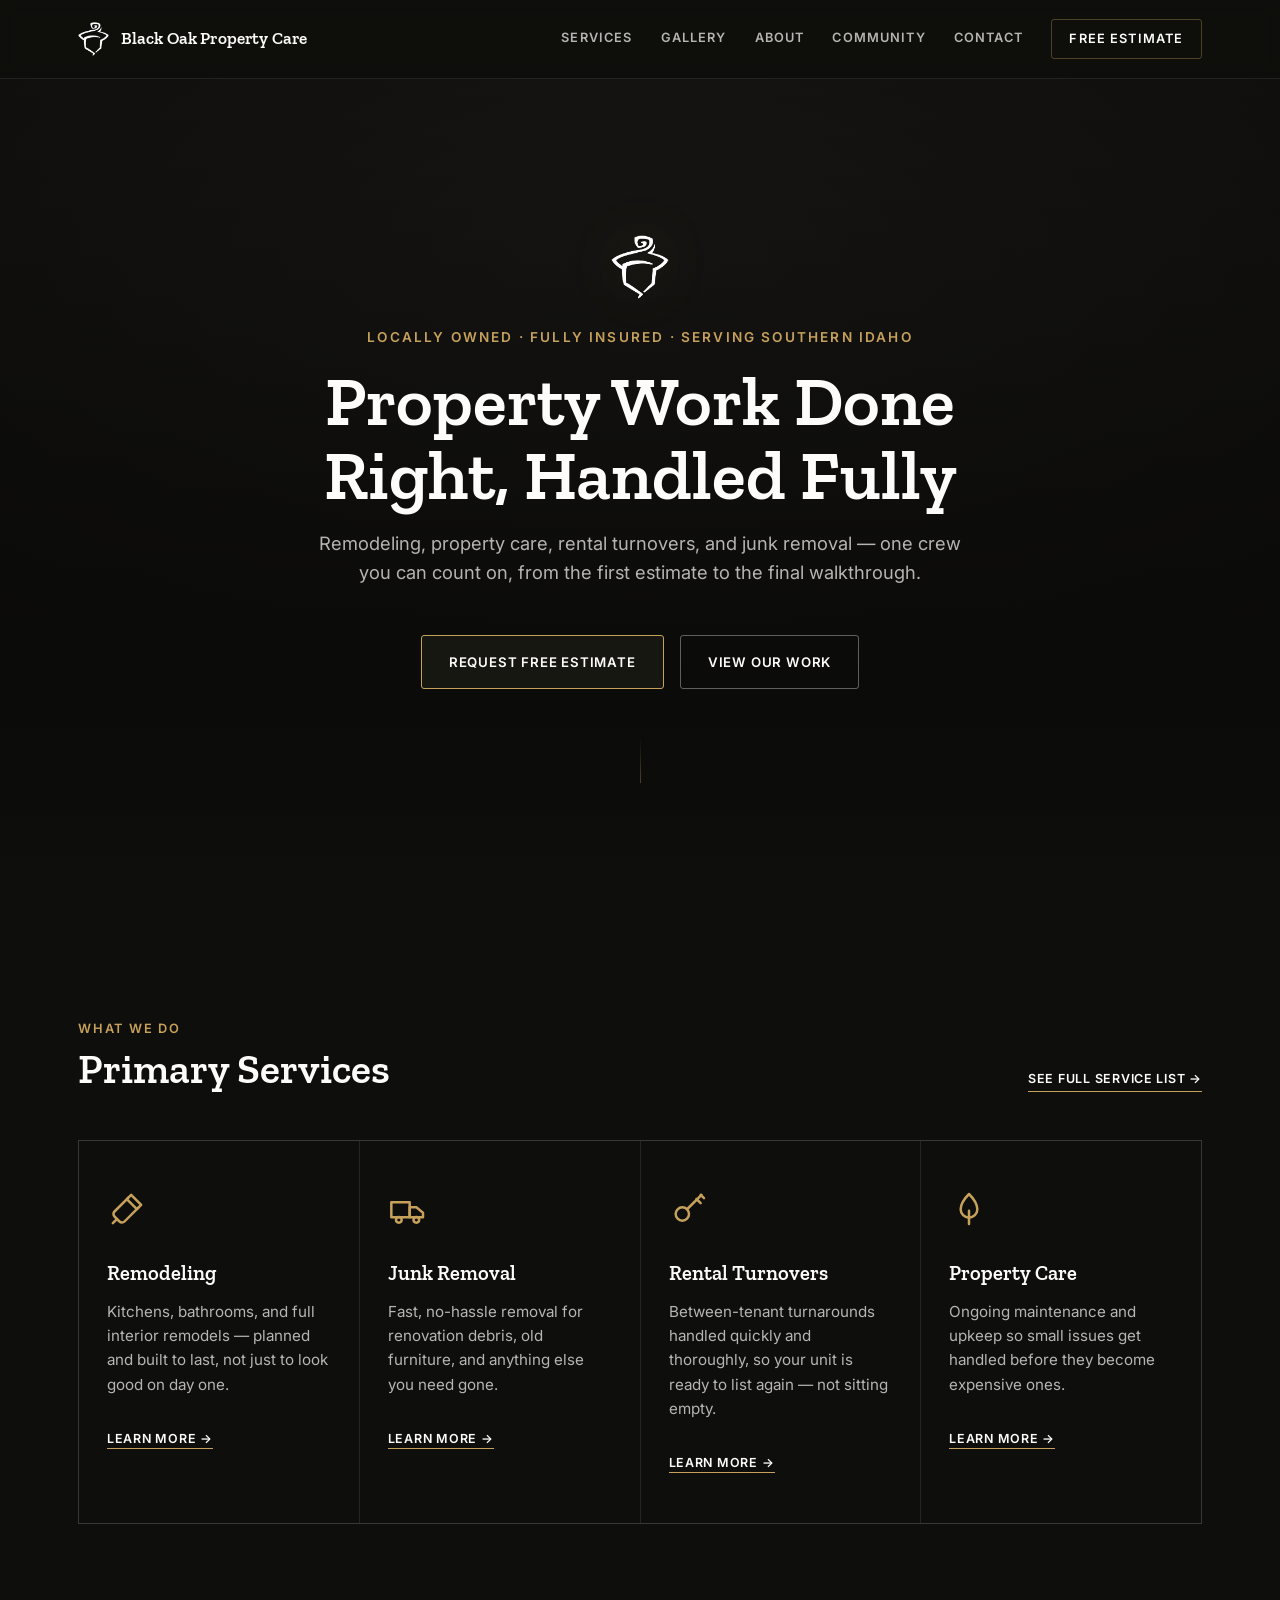
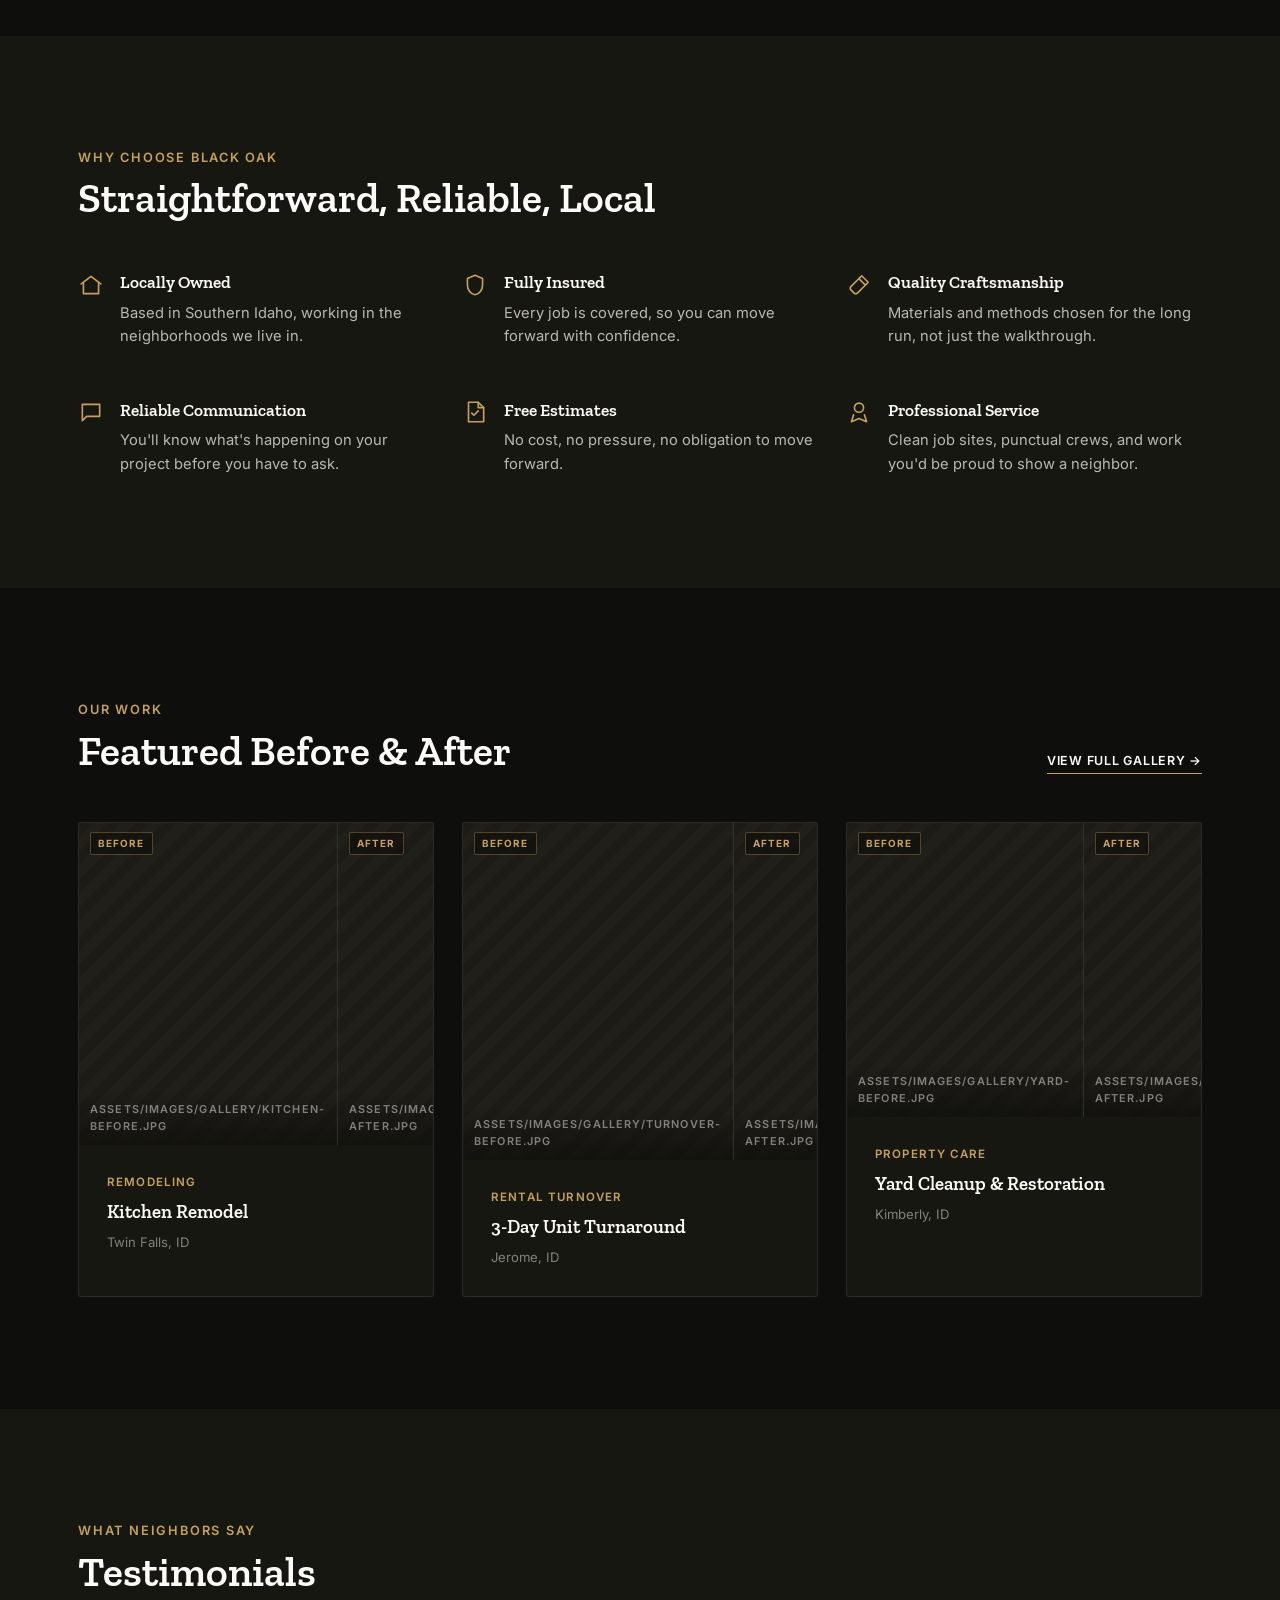
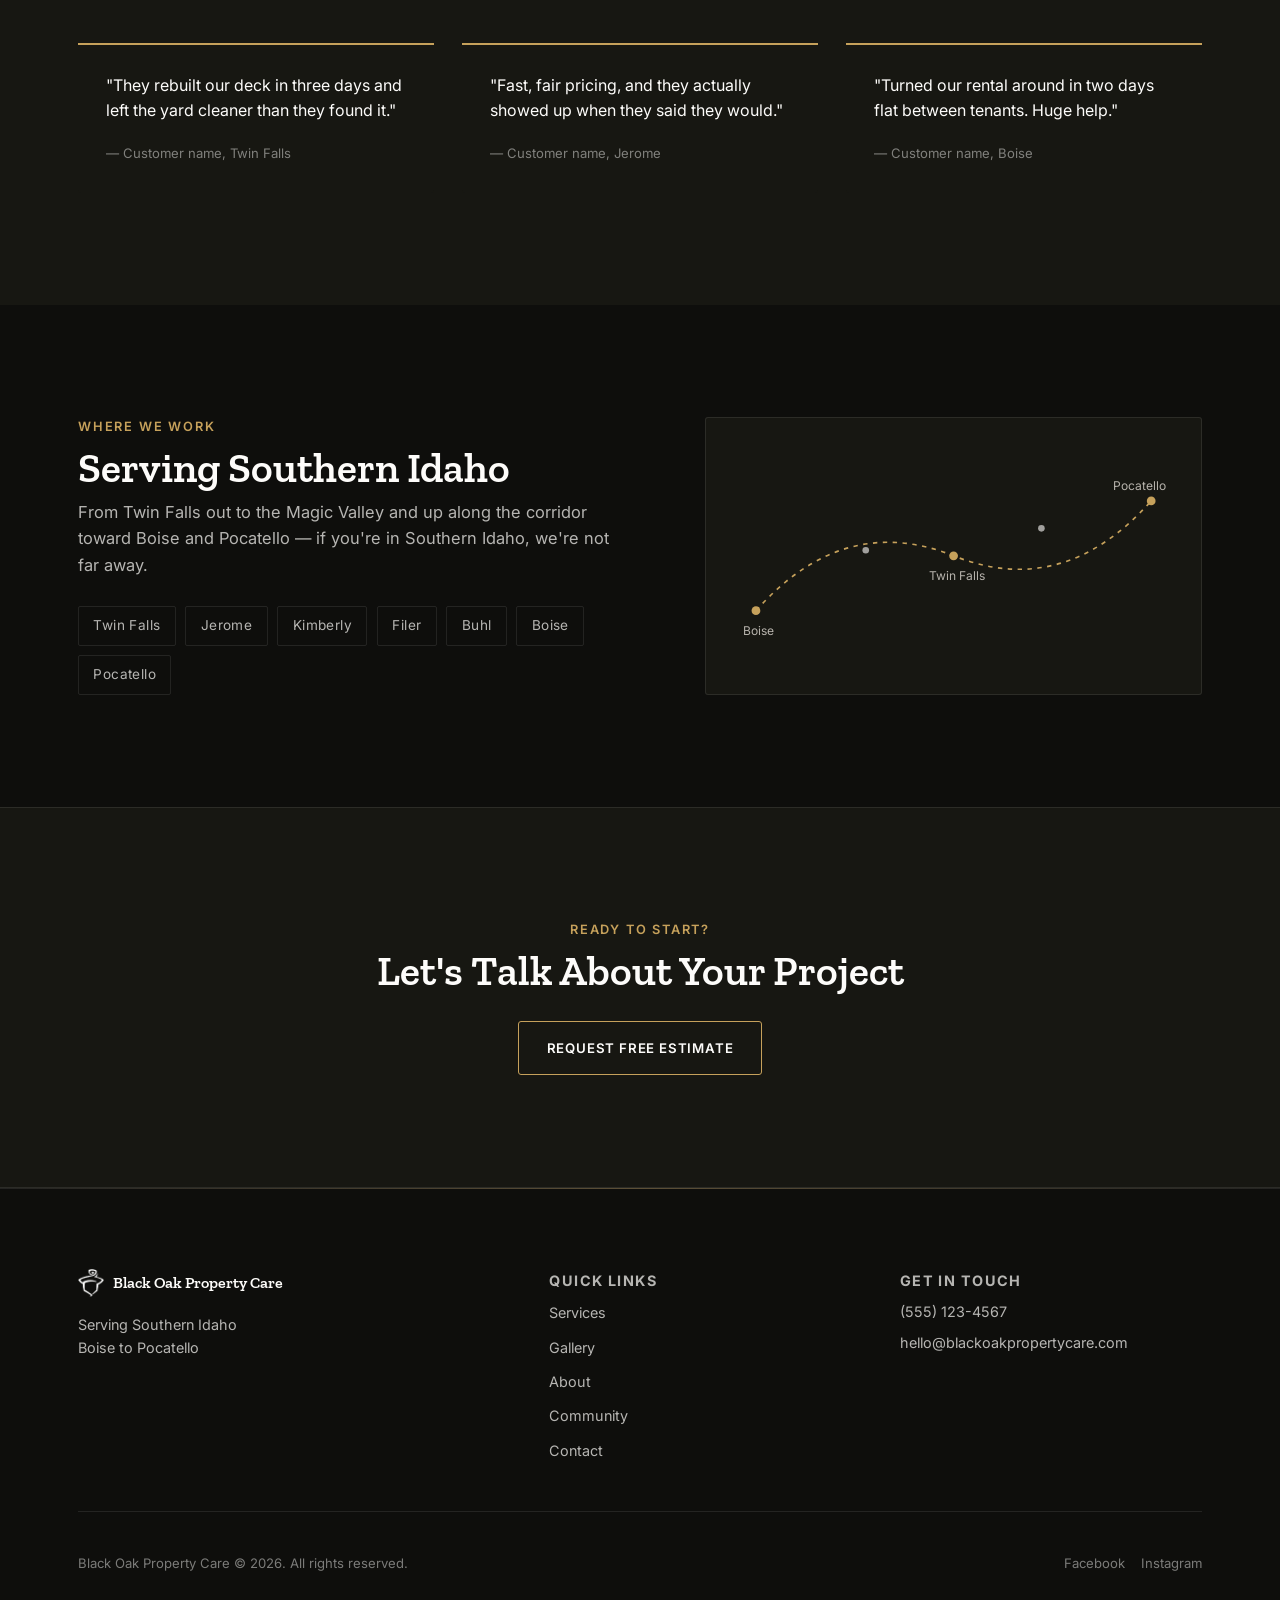
==== index.html @ 0b824fe4 "Add files via upload" ====
<!DOCTYPE html>
<html lang="en">
<head>
<meta charset="UTF-8">
<meta name="viewport" content="width=device-width, initial-scale=1.0">

<!-- ============================================================
     PAGE TITLE / SEO — edit per page. This one is the homepage.
     ============================================================ -->
<title>Black Oak Property Care | Remodeling, Rental Turnovers &amp; Junk Removal in Southern Idaho</title>
<meta name="description" content="Locally owned, fully insured property care in Southern Idaho — remodeling, junk removal, rental turnovers, and property maintenance. Serving Twin Falls to Boise. Free estimates.">
<meta property="og:title" content="Black Oak Property Care">
<meta property="og:description" content="Remodeling, junk removal, rental turnovers, and property care across Southern Idaho.">
<meta property="og:type" content="website">
<!-- EDIT: uncomment once a real preview image exists at this path -->
<!-- <meta property="og:image" content="assets/images/social-preview.jpg"> -->

<link rel="icon" type="image/png" href="assets/images/favicon-32.png">
<link rel="apple-touch-icon" href="assets/images/apple-touch-icon.png">
<link rel="preconnect" href="https://fonts.googleapis.com">
<link rel="preconnect" href="https://fonts.gstatic.com" crossorigin>
<link href="https://fonts.googleapis.com/css2?family=Zilla+Slab:wght@500;600;700&family=Inter:wght@400;500;600;700&display=swap" rel="stylesheet">
<link rel="stylesheet" href="style.css">
</head>
<body>
<a href="#main" class="skip-link">Skip to content</a>

<!-- ============================================================
     SITE HEADER — identical block copied on every page. If you
     rename a file, update the matching href here AND on every
     other page. The current page gets class="is-active".
     ============================================================ -->
<header class="site-header">
  <div class="wrap">
    <a href="index.html" class="site-brand" aria-label="Black Oak Property Care — Home">
      <img src="assets/images/logo-acorn-white.png" alt="" class="brand-mark">
      <span class="site-name">Black Oak Property Care</span>
    </a>
    <button class="nav-toggle" aria-label="Toggle navigation menu" aria-expanded="false">
      <svg viewBox="0 0 24 24" fill="none" stroke="currentColor" stroke-width="1.8" stroke-linecap="round"><path d="M3 6h18M3 12h18M3 18h18"/></svg>
    </button>
    <nav class="site-nav" aria-label="Primary">
      <a href="services.html">Services</a>
      <a href="photos.html">Gallery</a>
      <a href="about.html">About</a>
      <a href="community.html">Community</a>
      <a href="contact.html">Contact</a>
      <a href="contact.html" class="nav-cta">Free Estimate</a>
    </nav>
  </div>
</header>

<main id="main">

<!-- ============================================================
     HERO — full-bleed dark band with centered acorn mark. To use
     a real photo instead of the dark gradient, add:
       style="background-image: url('assets/images/hero-bg.jpg');"
     to the <section class="hero"> tag below.
     ============================================================ -->
<section class="hero">
  <div class="wrap hero-inner">
    <img src="assets/images/hero-logo-white.png" alt="Black Oak Property Care" class="hero-mark">
    <p class="hero-eyebrow">Locally Owned &middot; Fully Insured &middot; Serving Southern Idaho</p>
    <h1 class="hero-title">Property Work Done Right, Handled Fully</h1>
    <p class="hero-lede">
      Remodeling, property care, rental turnovers, and junk removal —
      one crew you can count on, from the first estimate to the final walkthrough.
    </p>
    <div class="hero-actions">
      <a href="contact.html" class="btn">Request Free Estimate</a>
      <a href="photos.html" class="btn btn-ghost">View Our Work</a>
    </div>
    <div class="hero-divider" aria-hidden="true"></div>
  </div>
</section>

<!-- ============================================================
     PRIMARY SERVICES — order matters: Remodeling, Junk Removal,
     Rental Turnovers, Property Care. Copy a .service-card block
     to add another; icons are inline SVG, no image files needed.
     ============================================================ -->
<section class="section" id="services">
  <div class="wrap">
    <div class="section-head reveal">
      <div>
        <p class="section-eyebrow">What We Do</p>
        <h2 class="section-title">Primary Services</h2>
      </div>
      <a href="services.html" class="service-link">See Full Service List &rarr;</a>
    </div>

    <div class="service-grid reveal">

      <div class="service-card">
        <div class="service-icon" aria-hidden="true">
          <svg viewBox="0 0 24 24" fill="none" stroke="currentColor" stroke-width="1.5" stroke-linecap="round" stroke-linejoin="round"><path d="M14.5 3.5l6 6-2.6 2.6-6-6 2.6-2.6z"/><path d="M12.7 5.3L4.5 13.5a2.1 2.1 0 000 3l3 3a2.1 2.1 0 003 0l8.2-8.2"/><path d="M3.5 20.5l2-2"/></svg>
        </div>
        <h3>Remodeling</h3>
        <p>Kitchens, bathrooms, and full interior remodels — planned and built to last, not just to look good on day one.</p>
        <a href="services.html#remodeling" class="service-link">Learn More &rarr;</a>
      </div>

      <div class="service-card">
        <div class="service-icon" aria-hidden="true">
          <svg viewBox="0 0 24 24" fill="none" stroke="currentColor" stroke-width="1.5" stroke-linecap="round" stroke-linejoin="round"><path d="M2 8h11v9H2z"/><path d="M13 11h4l4 3.2V17h-8z"/><circle cx="6.5" cy="18.5" r="1.7"/><circle cx="17" cy="18.5" r="1.7"/></svg>
        </div>
        <h3>Junk Removal</h3>
        <p>Fast, no-hassle removal for renovation debris, old furniture, and anything else you need gone.</p>
        <a href="services.html#junk-removal" class="service-link">Learn More &rarr;</a>
      </div>

      <div class="service-card">
        <div class="service-icon" aria-hidden="true">
          <svg viewBox="0 0 24 24" fill="none" stroke="currentColor" stroke-width="1.5" stroke-linecap="round" stroke-linejoin="round"><circle cx="8" cy="15" r="4"/><path d="M11 12l8.5-8.5"/><path d="M16.5 6l2.5 2.5"/><path d="M19 3.5L21 5.5"/></svg>
        </div>
        <h3>Rental Turnovers</h3>
        <p>Between-tenant turnarounds handled quickly and thoroughly, so your unit is ready to list again — not sitting empty.</p>
        <a href="services.html#rental-turnovers" class="service-link">Learn More &rarr;</a>
      </div>

      <div class="service-card">
        <div class="service-icon" aria-hidden="true">
          <svg viewBox="0 0 24 24" fill="none" stroke="currentColor" stroke-width="1.5" stroke-linecap="round" stroke-linejoin="round"><path d="M12 3c3 3 5 6.2 5 9.2a5 5 0 01-10 0C7 9.2 9 6 12 3z"/><path d="M12 13v8"/></svg>
        </div>
        <h3>Property Care</h3>
        <p>Ongoing maintenance and upkeep so small issues get handled before they become expensive ones.</p>
        <a href="services.html#property-care" class="service-link">Learn More &rarr;</a>
      </div>

    </div>
  </div>
</section>

<!-- ============================================================
     WHY CHOOSE BLACK OAK — trust section
     ============================================================ -->
<section class="section section--raised">
  <div class="wrap">
    <div class="reveal" style="margin-bottom: var(--space-4);">
      <p class="section-eyebrow">Why Choose Black Oak</p>
      <h2 class="section-title">Straightforward, Reliable, Local</h2>
    </div>

    <div class="trust-grid reveal">
      <div class="trust-item">
        <div class="trust-icon" aria-hidden="true"><svg viewBox="0 0 24 24" fill="none" stroke="currentColor" stroke-width="1.5" stroke-linecap="round" stroke-linejoin="round"><path d="M3 11l9-7 9 7"/><path d="M5 10v10h14V10"/></svg></div>
        <div>
          <h3>Locally Owned</h3>
          <p>Based in Southern Idaho, working in the neighborhoods we live in.</p>
        </div>
      </div>
      <div class="trust-item">
        <div class="trust-icon" aria-hidden="true"><svg viewBox="0 0 24 24" fill="none" stroke="currentColor" stroke-width="1.5" stroke-linecap="round" stroke-linejoin="round"><path d="M12 3l7 3v6c0 4.6-3 8.4-7 9-4-.6-7-4.4-7-9V6l7-3z"/></svg></div>
        <div>
          <h3>Fully Insured</h3>
          <p>Every job is covered, so you can move forward with confidence.</p>
        </div>
      </div>
      <div class="trust-item">
        <div class="trust-icon" aria-hidden="true"><svg viewBox="0 0 24 24" fill="none" stroke="currentColor" stroke-width="1.5" stroke-linecap="round" stroke-linejoin="round"><path d="M14.5 3.5l6 6-2.6 2.6-6-6 2.6-2.6z"/><path d="M12.7 5.3L4.5 13.5a2.1 2.1 0 000 3l3 3a2.1 2.1 0 003 0l8.2-8.2"/></svg></div>
        <div>
          <h3>Quality Craftsmanship</h3>
          <p>Materials and methods chosen for the long run, not just the walkthrough.</p>
        </div>
      </div>
      <div class="trust-item">
        <div class="trust-icon" aria-hidden="true"><svg viewBox="0 0 24 24" fill="none" stroke="currentColor" stroke-width="1.5" stroke-linecap="round" stroke-linejoin="round"><path d="M4 5h16v11H8l-4 4V5z"/></svg></div>
        <div>
          <h3>Reliable Communication</h3>
          <p>You'll know what's happening on your project before you have to ask.</p>
        </div>
      </div>
      <div class="trust-item">
        <div class="trust-icon" aria-hidden="true"><svg viewBox="0 0 24 24" fill="none" stroke="currentColor" stroke-width="1.5" stroke-linecap="round" stroke-linejoin="round"><path d="M6 3h9l5 5v13H6z"/><path d="M15 3v5h5"/><path d="M9 13l2 2 4-4"/></svg></div>
        <div>
          <h3>Free Estimates</h3>
          <p>No cost, no pressure, no obligation to move forward.</p>
        </div>
      </div>
      <div class="trust-item">
        <div class="trust-icon" aria-hidden="true"><svg viewBox="0 0 24 24" fill="none" stroke="currentColor" stroke-width="1.5" stroke-linecap="round" stroke-linejoin="round"><circle cx="12" cy="8" r="4.2"/><path d="M7 14.5L5 21l7-3 7 3-2-6.5"/></svg></div>
        <div>
          <h3>Professional Service</h3>
          <p>Clean job sites, punctual crews, and work you'd be proud to show a neighbor.</p>
        </div>
      </div>
    </div>
  </div>
</section>

<!-- ============================================================
     FEATURED BEFORE & AFTER — pulls the visual language from the
     full gallery. Replace the placeholder tiles with real photos
     the same way described on photos.html.
     ============================================================ -->
<section class="section">
  <div class="wrap">
    <div class="section-head reveal">
      <div>
        <p class="section-eyebrow">Our Work</p>
        <h2 class="section-title">Featured Before &amp; After</h2>
      </div>
      <a href="photos.html" class="service-link">View Full Gallery &rarr;</a>
    </div>

    <div class="ba-grid ba-grid--featured reveal">

      <div class="ba-card">
        <div class="ba-photos">
          <!-- EDIT: replace with <img src="assets/images/gallery/kitchen-before.jpg" alt="Kitchen before remodel"> -->
          <div class="ba-photo"><span class="ba-photo-tag">Before</span><span class="ba-photo-label">assets/images/gallery/kitchen-before.jpg</span></div>
          <div class="ba-photo"><span class="ba-photo-tag">After</span><span class="ba-photo-label">assets/images/gallery/kitchen-after.jpg</span></div>
        </div>
        <div class="ba-body">
          <p class="ba-category">Remodeling</p>
          <h3 class="ba-title">Kitchen Remodel</h3>
          <p class="ba-meta"><!-- EDIT --> Twin Falls, ID</p>
        </div>
      </div>

      <div class="ba-card">
        <div class="ba-photos">
          <div class="ba-photo"><span class="ba-photo-tag">Before</span><span class="ba-photo-label">assets/images/gallery/turnover-before.jpg</span></div>
          <div class="ba-photo"><span class="ba-photo-tag">After</span><span class="ba-photo-label">assets/images/gallery/turnover-after.jpg</span></div>
        </div>
        <div class="ba-body">
          <p class="ba-category">Rental Turnover</p>
          <h3 class="ba-title">3-Day Unit Turnaround</h3>
          <p class="ba-meta"><!-- EDIT --> Jerome, ID</p>
        </div>
      </div>

      <div class="ba-card">
        <div class="ba-photos">
          <div class="ba-photo"><span class="ba-photo-tag">Before</span><span class="ba-photo-label">assets/images/gallery/yard-before.jpg</span></div>
          <div class="ba-photo"><span class="ba-photo-tag">After</span><span class="ba-photo-label">assets/images/gallery/yard-after.jpg</span></div>
        </div>
        <div class="ba-body">
          <p class="ba-category">Property Care</p>
          <h3 class="ba-title">Yard Cleanup &amp; Restoration</h3>
          <p class="ba-meta"><!-- EDIT --> Kimberly, ID</p>
        </div>
      </div>

    </div>
  </div>
</section>

<!-- ============================================================
     TESTIMONIALS — swap in real customer quotes as you collect
     them. Copy a .testimonial block to add more.
     ============================================================ -->
<section class="section section--raised">
  <div class="wrap">
    <div class="reveal" style="margin-bottom: var(--space-4);">
      <p class="section-eyebrow">What Neighbors Say</p>
      <h2 class="section-title">Testimonials</h2>
    </div>

    <div class="testimonial-grid reveal">
      <div class="testimonial">
        <p><!-- EDIT --> "They rebuilt our deck in three days and left the yard cleaner than they found it."</p>
        <cite><!-- EDIT -->— Customer name, Twin Falls</cite>
      </div>
      <div class="testimonial">
        <p><!-- EDIT --> "Fast, fair pricing, and they actually showed up when they said they would."</p>
        <cite><!-- EDIT -->— Customer name, Jerome</cite>
      </div>
      <div class="testimonial">
        <p><!-- EDIT --> "Turned our rental around in two days flat between tenants. Huge help."</p>
        <cite><!-- EDIT -->— Customer name, Boise</cite>
      </div>
    </div>
  </div>
</section>

<!-- ============================================================
     SERVICE AREA
     ============================================================ -->
<section class="section" id="service-area">
  <div class="wrap">
    <div class="area-strip reveal">
      <div>
        <p class="section-eyebrow">Where We Work</p>
        <h2 class="section-title">Serving Southern Idaho</h2>
        <p class="section-lede">From Twin Falls out to the Magic Valley and up along the corridor toward Boise and Pocatello — if you're in Southern Idaho, we're not far away.</p>
        <ul class="area-list">
          <li>Twin Falls</li>
          <li>Jerome</li>
          <li>Kimberly</li>
          <li>Filer</li>
          <li>Buhl</li>
          <li>Boise</li>
          <li>Pocatello</li>
        </ul>
      </div>
      <div class="area-diagram" aria-hidden="true">
        <svg viewBox="0 0 400 200" fill="none">
          <path d="M20 150 Q100 60 200 100 T 380 50" stroke="#C6A15B" stroke-width="1.5" stroke-dasharray="4 5"/>
          <circle cx="20" cy="150" r="4" fill="#C6A15B"/>
          <circle cx="120" cy="95" r="3" fill="#FDFCFA" opacity="0.6"/>
          <circle cx="200" cy="100" r="4" fill="#C6A15B"/>
          <circle cx="280" cy="75" r="3" fill="#FDFCFA" opacity="0.6"/>
          <circle cx="380" cy="50" r="4" fill="#C6A15B"/>
          <text x="8" y="172" fill="#B7B3AC" font-size="11" font-family="Inter, sans-serif">Boise</text>
          <text x="178" y="122" fill="#B7B3AC" font-size="11" font-family="Inter, sans-serif">Twin Falls</text>
          <text x="345" y="40" fill="#B7B3AC" font-size="11" font-family="Inter, sans-serif">Pocatello</text>
        </svg>
      </div>
    </div>
  </div>
</section>

<!-- ============================================================
     REQUEST ESTIMATE CTA
     ============================================================ -->
<section class="cta-band">
  <div class="wrap reveal">
    <p class="section-eyebrow">Ready to Start?</p>
    <h2 class="section-title">Let's Talk About Your Project</h2>
    <div class="hero-actions">
      <a href="contact.html" class="btn">Request Free Estimate</a>
    </div>
  </div>
</section>

</main>

<!-- ============================================================
     SITE FOOTER — identical block on every page. Edit contact
     details / socials once, then paste over the others.
     ============================================================ -->
<footer class="site-footer">
  <div class="wrap">
    <div class="footer-grid">
      <div class="footer-col">
        <div class="footer-brand">
          <img src="assets/images/logo-acorn-white.png" alt="">
          <span>Black Oak Property Care</span>
        </div>
        <p>Serving Southern Idaho<br>Boise to Pocatello</p>
      </div>
      <div class="footer-col">
        <p class="footer-heading">Quick Links</p>
        <ul class="footer-links">
          <li><a href="services.html">Services</a></li>
          <li><a href="photos.html">Gallery</a></li>
          <li><a href="about.html">About</a></li>
          <li><a href="community.html">Community</a></li>
          <li><a href="contact.html">Contact</a></li>
        </ul>
      </div>
      <div class="footer-col">
        <p class="footer-heading">Get In Touch</p>
        <address>
          <!-- EDIT: real phone/email -->
          <p>(555) 123-4567</p>
          <p>hello@blackoakpropertycare.com</p>
        </address>
      </div>
    </div>
    <div class="footer-bottom">
      <p>Black Oak Property Care &copy; <span id="year"></span>. All rights reserved.</p>
      <div class="footer-socials">
        <!-- EDIT: replace # with your real social URLs, remove any you don't use -->
        <a href="#">Facebook</a>
        <a href="#">Instagram</a>
      </div>
    </div>
  </div>
</footer>

<script src="script.js"></script>
</body>
</html>
---- style.css ----
/* ============================================================
   BLACK OAK PROPERTY CARE — V2 DESIGN SYSTEM
   ------------------------------------------------------------
   Direction: dark charcoal ground, white type, gold used only
   as a thin accent (rules, underlines, small details) — never
   as a fill. Buttons stay dark with white text and a gold edge.
   Display face is a slab serif (sturdy, stamped-timber feel —
   "built," not "boutique"); body stays a clean grotesque.
   Change tokens here; everything below reads from them.
   ============================================================ */
:root {
  /* Ground */
  --bg:            #0E0E0C;   /* primary charcoal/black background */
  --bg-raised:     #171712;   /* slightly lifted panel/card surface */
  --bg-raised-2:   #201F19;   /* hover / secondary panel */
  --bg-line:       rgba(255,255,255,0.09);   /* hairline on dark */

  /* Ink */
  --white:         #FDFCFA;
  --ink-muted:      rgba(253,252,250,0.70);
  --ink-faint:      rgba(253,252,250,0.46);

  /* Gold — accent only. Never a fill for buttons or large areas. */
  --gold:          #C6A15B;
  --gold-bright:   #E0C083;
  --gold-dim:      rgba(198,161,91,0.35);

  /* Light sections (used sparingly — form fields, rare surface breaks) */
  --paper:         #F5F2EC;
  --paper-line:    #E3DDCF;
  --paper-ink:     #17170F;
  --paper-muted:   #66604F;

  /* Type */
  --font-display: "Zilla Slab", "Roboto Slab", Georgia, serif;
  --font-body:    "Inter", -apple-system, BlinkMacSystemFont, sans-serif;

  /* Spacing scale */
  --space-1: 0.5rem;
  --space-2: 1rem;
  --space-3: 1.75rem;
  --space-4: 3rem;
  --space-5: 5rem;
  --space-6: 7rem;

  --radius: 3px;
  --focus-ring: #E0C083;
}

/* ============================================================
   RESET / BASE
   ============================================================ */
* { box-sizing: border-box; }

html { scroll-behavior: smooth; }
@media (prefers-reduced-motion: reduce) {
  html { scroll-behavior: auto; }
}

body {
  margin: 0;
  background: var(--bg);
  color: var(--white);
  font-family: var(--font-body);
  line-height: 1.6;
  -webkit-font-smoothing: antialiased;
}

a { color: inherit; text-decoration: none; }
img { max-width: 100%; display: block; }
button { font-family: inherit; }

a:focus-visible,
button:focus-visible,
input:focus-visible,
textarea:focus-visible,
select:focus-visible {
  outline: 2px solid var(--focus-ring);
  outline-offset: 3px;
}

.wrap {
  max-width: 1180px;
  margin: 0 auto;
  padding: 0 var(--space-3);
}

/* Reveal-on-scroll (progressive enhancement — script.js toggles .is-visible;
   content is fully visible by default with no JS) */
.reveal {
  opacity: 1;
  transform: none;
}
@media (prefers-reduced-motion: no-preference) {
  .js-reveal-ready .reveal {
    opacity: 0;
    transform: translateY(14px);
    transition: opacity 0.6s ease, transform 0.6s ease;
  }
  .js-reveal-ready .reveal.is-visible {
    opacity: 1;
    transform: none;
  }
}

/* ============================================================
   SITE HEADER
   ============================================================ */
.site-header {
  background: rgba(14,14,12,0.86);
  backdrop-filter: blur(8px);
  -webkit-backdrop-filter: blur(8px);
  border-bottom: 1px solid var(--bg-line);
  position: sticky;
  top: 0;
  z-index: 40;
  transition: background-color 0.25s ease, border-color 0.25s ease;
}

.site-header.is-scrolled {
  background: rgba(14,14,12,0.97);
  border-bottom-color: var(--gold-dim);
}

.site-header .wrap {
  display: flex;
  align-items: center;
  justify-content: space-between;
  min-height: 78px;
  gap: var(--space-3);
}

.site-brand {
  display: flex;
  align-items: center;
  gap: 0.7rem;
  flex-shrink: 0;
}

.site-brand .brand-mark {
  height: 34px;
  width: auto;
  flex-shrink: 0;
  /* EDIT: sourced from assets/images/logo-acorn-white.png — swap for a
     final logo file of the same name to update everywhere at once. */
}

.site-name {
  font-family: var(--font-display);
  font-weight: 600;
  font-size: 1.08rem;
  letter-spacing: 0.01em;
  color: var(--white);
  white-space: nowrap;
}

.site-nav {
  display: flex;
  align-items: center;
  flex-wrap: wrap;
  gap: var(--space-3);
}

.site-nav a {
  font-size: 0.8rem;
  font-weight: 600;
  letter-spacing: 0.09em;
  text-transform: uppercase;
  color: var(--ink-muted);
  padding: 0.4rem 0;
  border-bottom: 1px solid transparent;
  transition: color 0.2s ease, border-color 0.2s ease;
}

.site-nav a:hover,
.site-nav a:focus-visible,
.site-nav a.is-active {
  color: var(--white);
  border-color: var(--gold);
}

.site-nav .nav-cta {
  color: var(--white);
  border: 1px solid var(--gold-dim);
  padding: 0.55rem 1.1rem;
  border-radius: var(--radius);
}
.site-nav .nav-cta:hover,
.site-nav .nav-cta:focus-visible {
  border-color: var(--gold);
  background: rgba(198,161,91,0.08);
}

.nav-toggle {
  display: none;
  background: none;
  border: 1px solid var(--bg-line);
  border-radius: var(--radius);
  color: var(--white);
  width: 42px;
  height: 38px;
  align-items: center;
  justify-content: center;
  cursor: pointer;
}
.nav-toggle svg { width: 20px; height: 20px; }

@media (max-width: 880px) {
  .nav-toggle { display: flex; }

  .site-nav {
    position: fixed;
    inset: 78px 0 0 0;
    background: var(--bg);
    flex-direction: column;
    align-items: flex-start;
    padding: var(--space-3);
    gap: var(--space-2);
    transform: translateY(-8px);
    opacity: 0;
    pointer-events: none;
    transition: opacity 0.2s ease, transform 0.2s ease;
    overflow-y: auto;
  }
  .site-nav.is-open {
    opacity: 1;
    transform: none;
    pointer-events: auto;
  }
  .site-nav a { font-size: 1rem; padding: 0.7rem 0; width: 100%; border-bottom: 1px solid var(--bg-line); }
  .site-nav .nav-cta { border-color: var(--gold); text-align: center; }
}

/* ============================================================
   BUTTONS — always dark with white text; gold is an edge/accent,
   never a fill (per brand rule).
   ============================================================ */
.btn {
  display: inline-flex;
  align-items: center;
  gap: 0.55rem;
  background: var(--bg-raised);
  color: var(--white);
  font-family: var(--font-body);
  font-weight: 600;
  font-size: 0.83rem;
  letter-spacing: 0.06em;
  text-transform: uppercase;
  padding: 0.95rem 1.7rem;
  border: 1px solid var(--gold);
  border-radius: var(--radius);
  cursor: pointer;
  transition: background-color 0.2s ease, transform 0.15s ease, border-color 0.2s ease;
}
.btn:hover, .btn:focus-visible {
  background: var(--bg-raised-2);
  border-color: var(--gold-bright);
  transform: translateY(-1px);
}

.btn-ghost {
  background: transparent;
  border: 1px solid rgba(253,252,250,0.35);
}
.btn-ghost:hover, .btn-ghost:focus-visible {
  border-color: var(--white);
  background: rgba(253,252,250,0.06);
}

.btn-block { width: 100%; justify-content: center; }

/* On light (.paper) surfaces the button needs a dark border instead of
   near-invisible gold-on-cream, but keeps the same dark-fill/white-text rule */
.section--paper .btn {
  border-color: var(--paper-ink);
}
.section--paper .btn:hover, .section--paper .btn:focus-visible {
  border-color: var(--gold);
}

/* ============================================================
   HERO
   ============================================================ */
.hero {
  position: relative;
  min-height: 92vh;
  display: flex;
  align-items: center;
  justify-content: center;
  text-align: center;
  color: var(--white);
  background:
    linear-gradient(180deg, rgba(10,10,9,0.55) 0%, rgba(10,10,9,0.88) 72%, var(--bg) 100%),
    radial-gradient(120% 90% at 50% 20%, #262420 0%, #100F0D 65%);
  background-size: cover;
  background-position: center;
  overflow: hidden;
}

.hero--sub {
  min-height: 52vh;
  text-align: left;
  justify-content: flex-end;
  padding-bottom: var(--space-5);
}
.hero--sub .hero-inner { align-items: flex-start; }
.hero--sub .hero-mark { display: none; }

.hero-inner {
  position: relative;
  z-index: 1;
  display: flex;
  flex-direction: column;
  align-items: center;
  padding: var(--space-6) 0 var(--space-5);
  width: 100%;
}

.hero-mark {
  height: 64px;
  width: auto;
  margin-bottom: var(--space-3);
  filter: drop-shadow(0 0 26px rgba(198,161,91,0.18));
}

.hero-eyebrow {
  font-size: 0.85rem;
  font-weight: 600;
  letter-spacing: 0.16em;
  text-transform: uppercase;
  color: var(--gold);
  margin: 0 0 var(--space-2);
}

.hero-title {
  font-family: var(--font-display);
  font-weight: 600;
  font-size: clamp(2.4rem, 5.6vw, 4.4rem);
  line-height: 1.05;
  letter-spacing: 0;
  margin: 0 0 var(--space-2);
  max-width: 18ch;
}

.hero-lede {
  font-size: 1.15rem;
  color: var(--ink-muted);
  max-width: 54ch;
  margin: 0 0 var(--space-4);
}
.hero--sub .hero-lede { margin-bottom: 0; }

.hero-actions {
  display: flex;
  flex-wrap: wrap;
  gap: var(--space-2);
  justify-content: center;
}

.hero-divider {
  width: 1px;
  height: 46px;
  background: linear-gradient(180deg, transparent, var(--gold-dim));
  margin: var(--space-4) auto 0;
}

/* ============================================================
   SECTIONS
   ============================================================ */
.section { padding: var(--space-6) 0; }
.section--tight { padding: var(--space-4) 0; }
.section--raised { background: var(--bg-raised); }
.section--paper { background: var(--paper); color: var(--paper-ink); }
.section--paper .section-lede { color: var(--paper-muted); }

.section-head {
  display: flex;
  align-items: flex-end;
  justify-content: space-between;
  gap: var(--space-3);
  flex-wrap: wrap;
  margin-bottom: var(--space-4);
}

.section-eyebrow {
  font-size: 0.8rem;
  font-weight: 600;
  letter-spacing: 0.14em;
  text-transform: uppercase;
  color: var(--gold);
  margin: 0 0 var(--space-1);
}

.section-title {
  font-family: var(--font-display);
  font-weight: 600;
  font-size: clamp(1.8rem, 3.4vw, 2.6rem);
  line-height: 1.08;
  margin: 0;
}

.section-lede {
  font-size: 1.03rem;
  color: var(--ink-muted);
  max-width: 62ch;
  margin: var(--space-1) 0 0;
}

.rule-gold {
  border: none;
  height: 1px;
  background: linear-gradient(90deg, var(--gold-dim), transparent);
  margin: 0 0 var(--space-5);
}

/* ============================================================
   PRIMARY SERVICES — homepage + services page
   ============================================================ */
.service-grid {
  display: grid;
  grid-template-columns: repeat(4, 1fr);
  gap: 1px;
  background: var(--bg-line);
  border: 1px solid var(--bg-line);
}

.service-card {
  background: var(--bg);
  padding: var(--space-4) var(--space-3);
  transition: background-color 0.25s ease;
}
.service-card:hover { background: var(--bg-raised); }

.service-icon {
  width: 40px;
  height: 40px;
  color: var(--gold);
  margin-bottom: var(--space-3);
}
.service-icon svg { width: 100%; height: 100%; }

.service-card h3 {
  font-family: var(--font-display);
  font-weight: 600;
  font-size: 1.28rem;
  margin: 0 0 0.6rem;
}

.service-card p {
  color: var(--ink-muted);
  font-size: 0.95rem;
  margin: 0 0 var(--space-3);
}

.service-link {
  font-size: 0.78rem;
  font-weight: 600;
  letter-spacing: 0.06em;
  text-transform: uppercase;
  color: var(--white);
  border-bottom: 1px solid var(--gold);
  padding-bottom: 2px;
  transition: color 0.2s ease;
}
.service-card:hover .service-link { color: var(--gold-bright); }

@media (max-width: 980px) {
  .service-grid { grid-template-columns: repeat(2, 1fr); }
}
@media (max-width: 560px) {
  .service-grid { grid-template-columns: 1fr; }
}

/* Full service detail rows — services.html */
.service-detail {
  display: grid;
  grid-template-columns: 56px 1fr 1.2fr;
  gap: var(--space-3);
  padding: var(--space-4) 0;
  border-bottom: 1px solid var(--bg-line);
  align-items: start;
}
.service-detail:first-child { border-top: 1px solid var(--bg-line); }

.service-detail .service-icon { width: 34px; height: 34px; margin: 0; }

.service-detail h3 {
  font-family: var(--font-display);
  font-weight: 600;
  font-size: 1.5rem;
  margin: 0 0 0.5rem;
}
.service-detail p { margin: 0 0 var(--space-2); color: var(--ink-muted); }

.service-detail ul {
  margin: 0;
  padding: 0;
  list-style: none;
  display: flex;
  flex-wrap: wrap;
  gap: 0.5rem 1.2rem;
}
.service-detail li {
  font-size: 0.85rem;
  color: var(--ink-faint);
  padding-left: 1rem;
  position: relative;
}
.service-detail li::before {
  content: "";
  position: absolute;
  left: 0;
  top: 0.55em;
  width: 6px;
  height: 1px;
  background: var(--gold);
}

@media (max-width: 720px) {
  .service-detail { grid-template-columns: 40px 1fr; }
  .service-detail p, .service-detail ul { grid-column: 2 / 3; }
}

/* ============================================================
   WHY CHOOSE — trust strip
   ============================================================ */
.trust-grid {
  display: grid;
  grid-template-columns: repeat(3, 1fr);
  gap: var(--space-4) var(--space-3);
}

.trust-item {
  display: flex;
  gap: var(--space-2);
  align-items: flex-start;
}

.trust-icon {
  width: 26px;
  height: 26px;
  flex-shrink: 0;
  color: var(--gold);
  margin-top: 0.15rem;
}
.trust-icon svg { width: 100%; height: 100%; }

.trust-item h3 {
  font-family: var(--font-display);
  font-weight: 600;
  font-size: 1.08rem;
  margin: 0 0 0.3rem;
}
.trust-item p { margin: 0; color: var(--ink-muted); font-size: 0.92rem; }

@media (max-width: 820px) {
  .trust-grid { grid-template-columns: repeat(2, 1fr); }
}
@media (max-width: 560px) {
  .trust-grid { grid-template-columns: 1fr; }
}

/* ============================================================
   BEFORE / AFTER GALLERY
   ============================================================ */
.ba-grid {
  display: grid;
  grid-template-columns: repeat(3, 1fr);
  gap: var(--space-3);
}

.ba-card {
  background: var(--bg-raised);
  border: 1px solid var(--bg-line);
  border-radius: var(--radius);
  overflow: hidden;
}

.ba-photos {
  display: grid;
  grid-template-columns: 1fr 1fr;
}

.ba-photo {
  aspect-ratio: 4 / 5;
  position: relative;
  display: flex;
  align-items: flex-end;
  background: repeating-linear-gradient(135deg, #1c1b16, #1c1b16 10px, #201f19 10px, #201f19 20px);
  border-left: 1px solid var(--bg-line);
}
.ba-photo:first-child { border-left: none; }

.ba-photo-label {
  position: relative;
  z-index: 1;
  width: 100%;
  padding: 0.6rem 0.7rem;
  font-size: 0.68rem;
  font-weight: 600;
  letter-spacing: 0.1em;
  text-transform: uppercase;
  color: var(--ink-faint);
  background: linear-gradient(0deg, rgba(14,14,12,0.75), transparent);
}
.ba-photo-tag {
  position: absolute;
  top: 0.6rem;
  left: 0.7rem;
  z-index: 1;
  font-size: 0.62rem;
  font-weight: 700;
  letter-spacing: 0.1em;
  text-transform: uppercase;
  color: var(--gold);
  border: 1px solid var(--gold-dim);
  border-radius: 2px;
  padding: 0.15rem 0.45rem;
  background: rgba(14,14,12,0.6);
}

.ba-body { padding: var(--space-3); }

.ba-category {
  font-size: 0.72rem;
  font-weight: 600;
  letter-spacing: 0.1em;
  text-transform: uppercase;
  color: var(--gold);
  margin: 0 0 0.35rem;
}

.ba-title {
  font-family: var(--font-display);
  font-weight: 600;
  font-size: 1.18rem;
  margin: 0 0 0.3rem;
}

.ba-meta {
  font-size: 0.82rem;
  color: var(--ink-faint);
  margin: 0;
}

@media (max-width: 980px) {
  .ba-grid { grid-template-columns: repeat(2, 1fr); }
}
@media (max-width: 620px) {
  .ba-grid { grid-template-columns: 1fr; }
}

/* Featured (homepage) — same visual language, fewer columns */
.ba-grid--featured { grid-template-columns: repeat(3, 1fr); }

/* ============================================================
   TESTIMONIALS
   ============================================================ */
.testimonial-grid {
  display: grid;
  grid-template-columns: repeat(3, 1fr);
  gap: var(--space-3);
}

.testimonial {
  background: var(--bg-raised);
  border-top: 2px solid var(--gold);
  padding: var(--space-3);
  border-radius: 0 0 var(--radius) var(--radius);
}

.testimonial p {
  margin: 0 0 var(--space-2);
  font-size: 1rem;
  color: var(--white);
}
.testimonial cite {
  font-style: normal;
  font-size: 0.82rem;
  color: var(--ink-faint);
}

@media (max-width: 820px) {
  .testimonial-grid { grid-template-columns: 1fr; }
}

/* ============================================================
   SERVICE AREA / MAP STRIP
   ============================================================ */
.area-strip {
  display: grid;
  grid-template-columns: 1.1fr 1fr;
  gap: var(--space-5);
  align-items: center;
}

.area-list {
  display: flex;
  flex-wrap: wrap;
  gap: 0.6rem;
  padding: 0;
  margin: var(--space-3) 0 0;
  list-style: none;
}

.area-list li {
  font-size: 0.85rem;
  letter-spacing: 0.03em;
  color: var(--ink-muted);
  border: 1px solid var(--bg-line);
  border-radius: 2px;
  padding: 0.5rem 0.9rem;
}

.area-diagram {
  border: 1px solid var(--bg-line);
  border-radius: var(--radius);
  padding: var(--space-3);
  background: var(--bg-raised);
}
.area-diagram svg { width: 100%; height: auto; display: block; }

@media (max-width: 900px) {
  .area-strip { grid-template-columns: 1fr; }
}

/* ============================================================
   CTA BAND
   ============================================================ */
.cta-band {
  text-align: center;
  padding: var(--space-6) 0;
  background: var(--bg-raised);
  border-top: 1px solid var(--bg-line);
  border-bottom: 1px solid var(--bg-line);
}
.cta-band .section-title { margin-bottom: var(--space-3); }
.cta-band .hero-actions { margin-top: 0; }

/* ============================================================
   VALUE / APPROACH BLOCKS (About + Community)
   ============================================================ */
.value-row {
  display: grid;
  grid-template-columns: repeat(3, 1fr);
  gap: var(--space-3);
}

.value-block {
  border-top: 2px solid var(--gold);
  padding-top: var(--space-2);
}
.value-block h3 {
  font-family: var(--font-display);
  font-weight: 600;
  font-size: 1.18rem;
  margin: 0 0 0.5rem;
}
.value-block p { margin: 0; color: var(--ink-muted); font-size: 0.95rem; }

@media (max-width: 720px) {
  .value-row { grid-template-columns: 1fr; }
}

/* ============================================================
   STATS STRIP
   ============================================================ */
.stat-strip {
  display: grid;
  grid-template-columns: repeat(4, 1fr);
  gap: var(--space-2);
  text-align: center;
}
.stat { padding: var(--space-2) 0; }
.stat-num {
  font-family: var(--font-display);
  font-weight: 600;
  font-size: clamp(1.9rem, 3.6vw, 2.7rem);
  color: var(--gold);
  line-height: 1;
}
.stat-label {
  font-size: 0.76rem;
  letter-spacing: 0.07em;
  text-transform: uppercase;
  color: var(--ink-faint);
  margin-top: 0.5rem;
}

@media (max-width: 700px) {
  .stat-strip { grid-template-columns: repeat(2, 1fr); }
}

/* ============================================================
   COMMUNITY — placeholder tiles for future project write-ups
   ============================================================ */
.community-grid {
  display: grid;
  grid-template-columns: repeat(3, 1fr);
  gap: var(--space-3);
}

.community-card {
  border: 1px solid var(--bg-line);
  border-radius: var(--radius);
  padding: var(--space-3);
  background: var(--bg-raised);
}
.community-card h3 {
  font-family: var(--font-display);
  font-weight: 600;
  font-size: 1.12rem;
  margin: 0 0 0.4rem;
}
.community-card p { margin: 0; color: var(--ink-muted); font-size: 0.92rem; }

.community-card--placeholder {
  border-style: dashed;
  border-color: rgba(253,252,250,0.22);
  background: transparent;
  display: flex;
  flex-direction: column;
  align-items: flex-start;
  justify-content: center;
  min-height: 160px;
  color: var(--ink-faint);
}
.community-card--placeholder .plus {
  width: 28px;
  height: 28px;
  border: 1px solid var(--gold-dim);
  border-radius: 50%;
  display: flex;
  align-items: center;
  justify-content: center;
  color: var(--gold);
  margin-bottom: var(--space-2);
  font-size: 1.1rem;
  line-height: 1;
}

@media (max-width: 820px) {
  .community-grid { grid-template-columns: 1fr 1fr; }
}
@media (max-width: 560px) {
  .community-grid { grid-template-columns: 1fr; }
}

/* ============================================================
   CONTACT PAGE
   ============================================================ */
.contact-grid {
  display: grid;
  grid-template-columns: 0.85fr 1.15fr;
  gap: var(--space-5);
  align-items: start;
}

.contact-info dt {
  font-size: 0.76rem;
  font-weight: 600;
  letter-spacing: 0.09em;
  text-transform: uppercase;
  color: var(--gold);
  margin-top: var(--space-3);
}
.contact-info dt:first-child { margin-top: 0; }
.contact-info dd {
  margin: 0.3rem 0 0;
  font-size: 1.05rem;
  color: var(--white);
}

.contact-form-panel {
  background: var(--paper);
  color: var(--paper-ink);
  border-radius: var(--radius);
  padding: var(--space-4);
}

.form-row { display: grid; grid-template-columns: 1fr 1fr; gap: var(--space-2); }

.form-field {
  display: flex;
  flex-direction: column;
  gap: 0.35rem;
  margin-bottom: var(--space-2);
}
.form-field label {
  font-size: 0.8rem;
  font-weight: 600;
  color: var(--paper-muted);
}
.form-field input,
.form-field select,
.form-field textarea {
  background: var(--white);
  border: 1px solid var(--paper-line);
  border-radius: 2px;
  padding: 0.8rem 0.9rem;
  font-family: var(--font-body);
  font-size: 0.95rem;
  color: var(--paper-ink);
}
.form-field input[type="file"] {
  padding: 0.6rem 0.7rem;
  background: var(--white);
}

.form-note {
  font-size: 0.8rem;
  color: var(--paper-muted);
  margin: 0 0 var(--space-3);
}

@media (max-width: 900px) {
  .contact-grid { grid-template-columns: 1fr; }
}
@media (max-width: 560px) {
  .form-row { grid-template-columns: 1fr; }
}

/* ============================================================
   SITE FOOTER
   ============================================================ */
.site-footer {
  background: var(--bg);
  border-top: 1px solid var(--bg-line);
  padding: var(--space-5) 0 var(--space-3);
  position: relative;
}
.site-footer::before {
  content: "";
  position: absolute;
  top: -1px; left: 0; right: 0;
  height: 1px;
  background: linear-gradient(90deg, transparent, var(--gold-dim), transparent);
}

.footer-grid {
  display: grid;
  grid-template-columns: 1.4fr 1fr 1fr;
  gap: var(--space-4);
  padding-bottom: var(--space-4);
}

.footer-brand {
  display: flex;
  align-items: center;
  gap: 0.6rem;
  margin-bottom: var(--space-2);
}
.footer-brand img { height: 28px; width: auto; }
.footer-brand span {
  font-family: var(--font-display);
  font-weight: 600;
  font-size: 1rem;
  color: var(--white);
}

.footer-col p, .footer-col address {
  margin: 0 0 0.5rem;
  font-style: normal;
  color: var(--ink-muted);
  font-size: 0.9rem;
}

.footer-heading {
  font-size: 0.74rem;
  font-weight: 700;
  letter-spacing: 0.1em;
  text-transform: uppercase;
  color: var(--gold);
  margin: 0 0 var(--space-2);
}

.footer-links {
  list-style: none;
  margin: 0;
  padding: 0;
  display: flex;
  flex-direction: column;
  gap: 0.55rem;
}
.footer-links a {
  color: var(--ink-muted);
  font-size: 0.9rem;
  transition: color 0.2s ease;
}
.footer-links a:hover, .footer-links a:focus-visible { color: var(--gold); }

.footer-bottom {
  border-top: 1px solid var(--bg-line);
  padding-top: var(--space-3);
  display: flex;
  flex-wrap: wrap;
  justify-content: space-between;
  align-items: center;
  gap: var(--space-2);
  font-size: 0.82rem;
  color: var(--ink-faint);
}

.footer-socials { display: flex; gap: var(--space-2); }
.footer-socials a {
  color: var(--ink-faint);
  border-bottom: 1px solid transparent;
}
.footer-socials a:hover, .footer-socials a:focus-visible {
  color: var(--gold);
  border-color: var(--gold);
}

@media (max-width: 820px) {
  .footer-grid { grid-template-columns: 1fr 1fr; }
}
@media (max-width: 560px) {
  .footer-grid { grid-template-columns: 1fr; gap: var(--space-3); }
}

/* ============================================================
   MOTION / ACCESSIBILITY
   ============================================================ */
@media (prefers-reduced-motion: reduce) {
  .btn, .service-link, .site-nav a { transition: none; }
}

.skip-link {
  position: absolute;
  left: -9999px;
  top: auto;
  background: var(--gold);
  color: var(--bg);
  padding: 0.75rem 1.2rem;
  z-index: 100;
  font-weight: 600;
  border-radius: 0 0 4px 0;
}
.skip-link:focus {
  left: 0;
  top: 0;
}
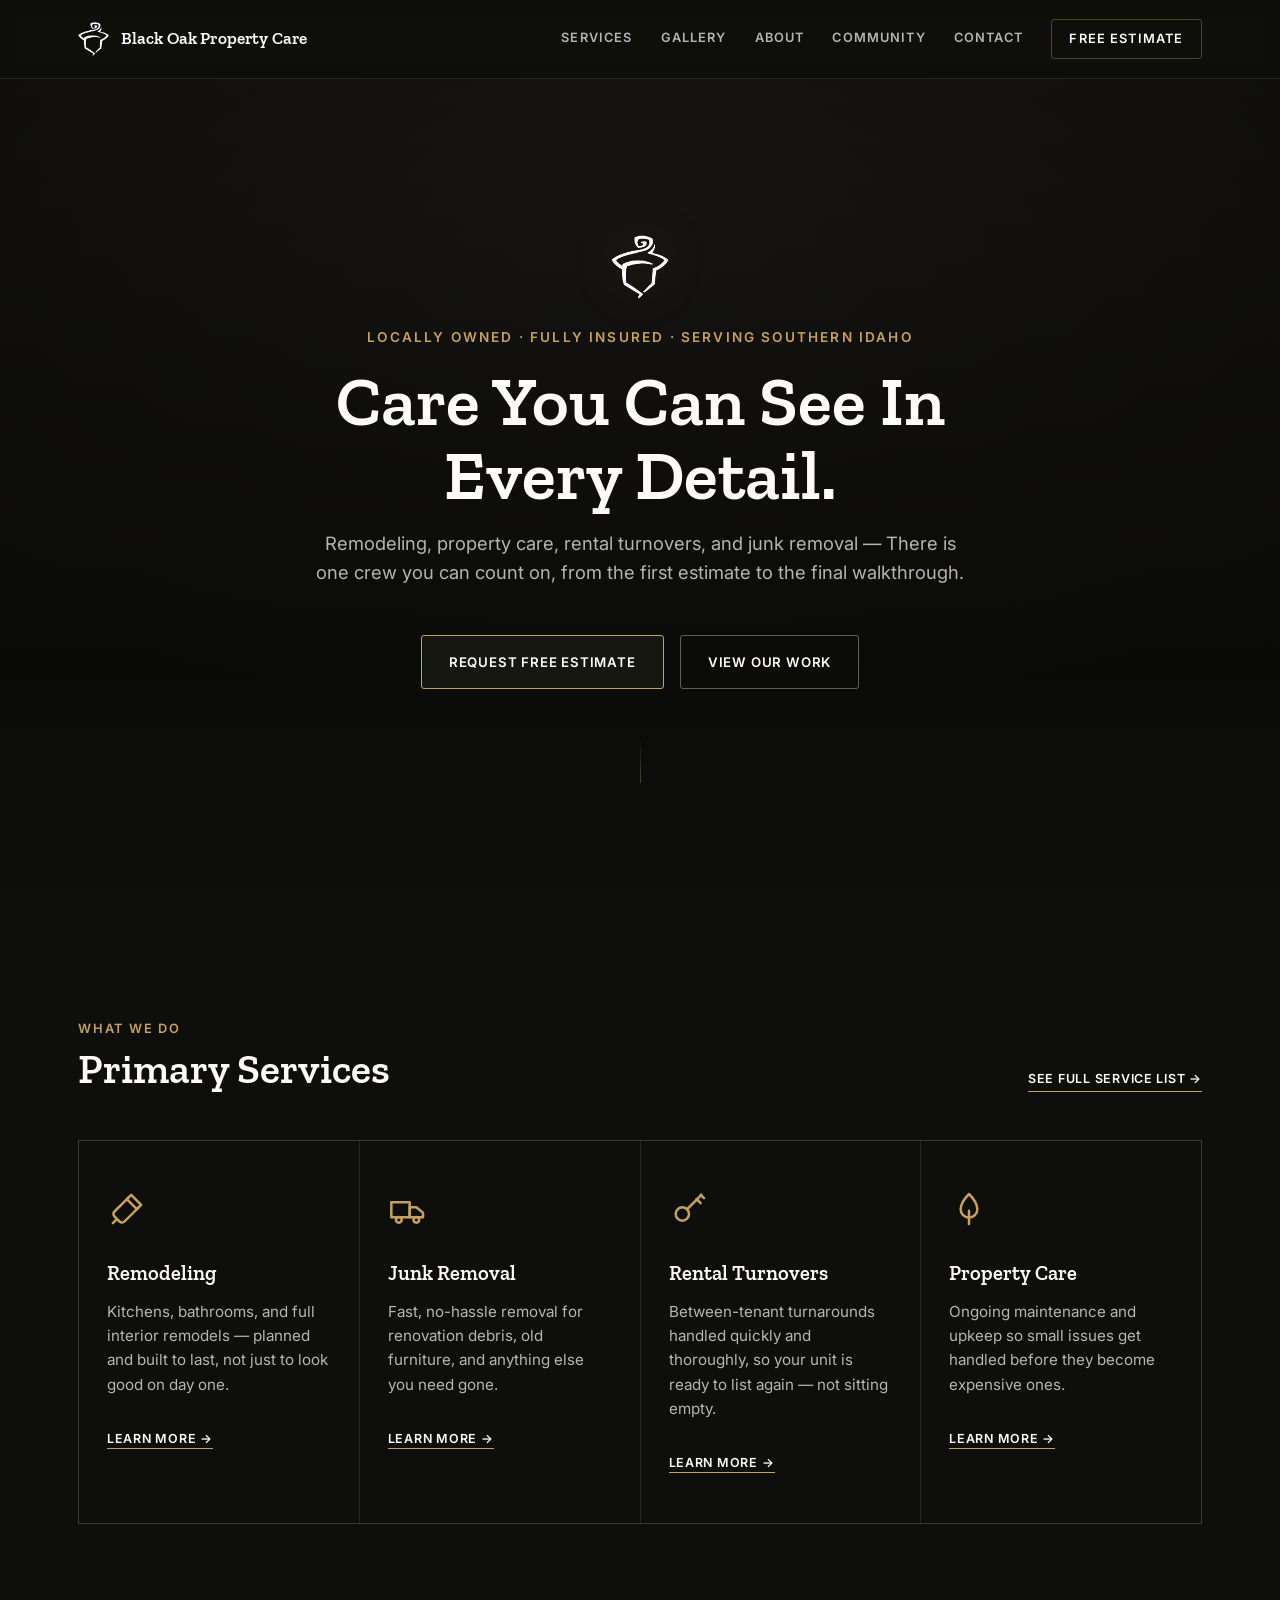
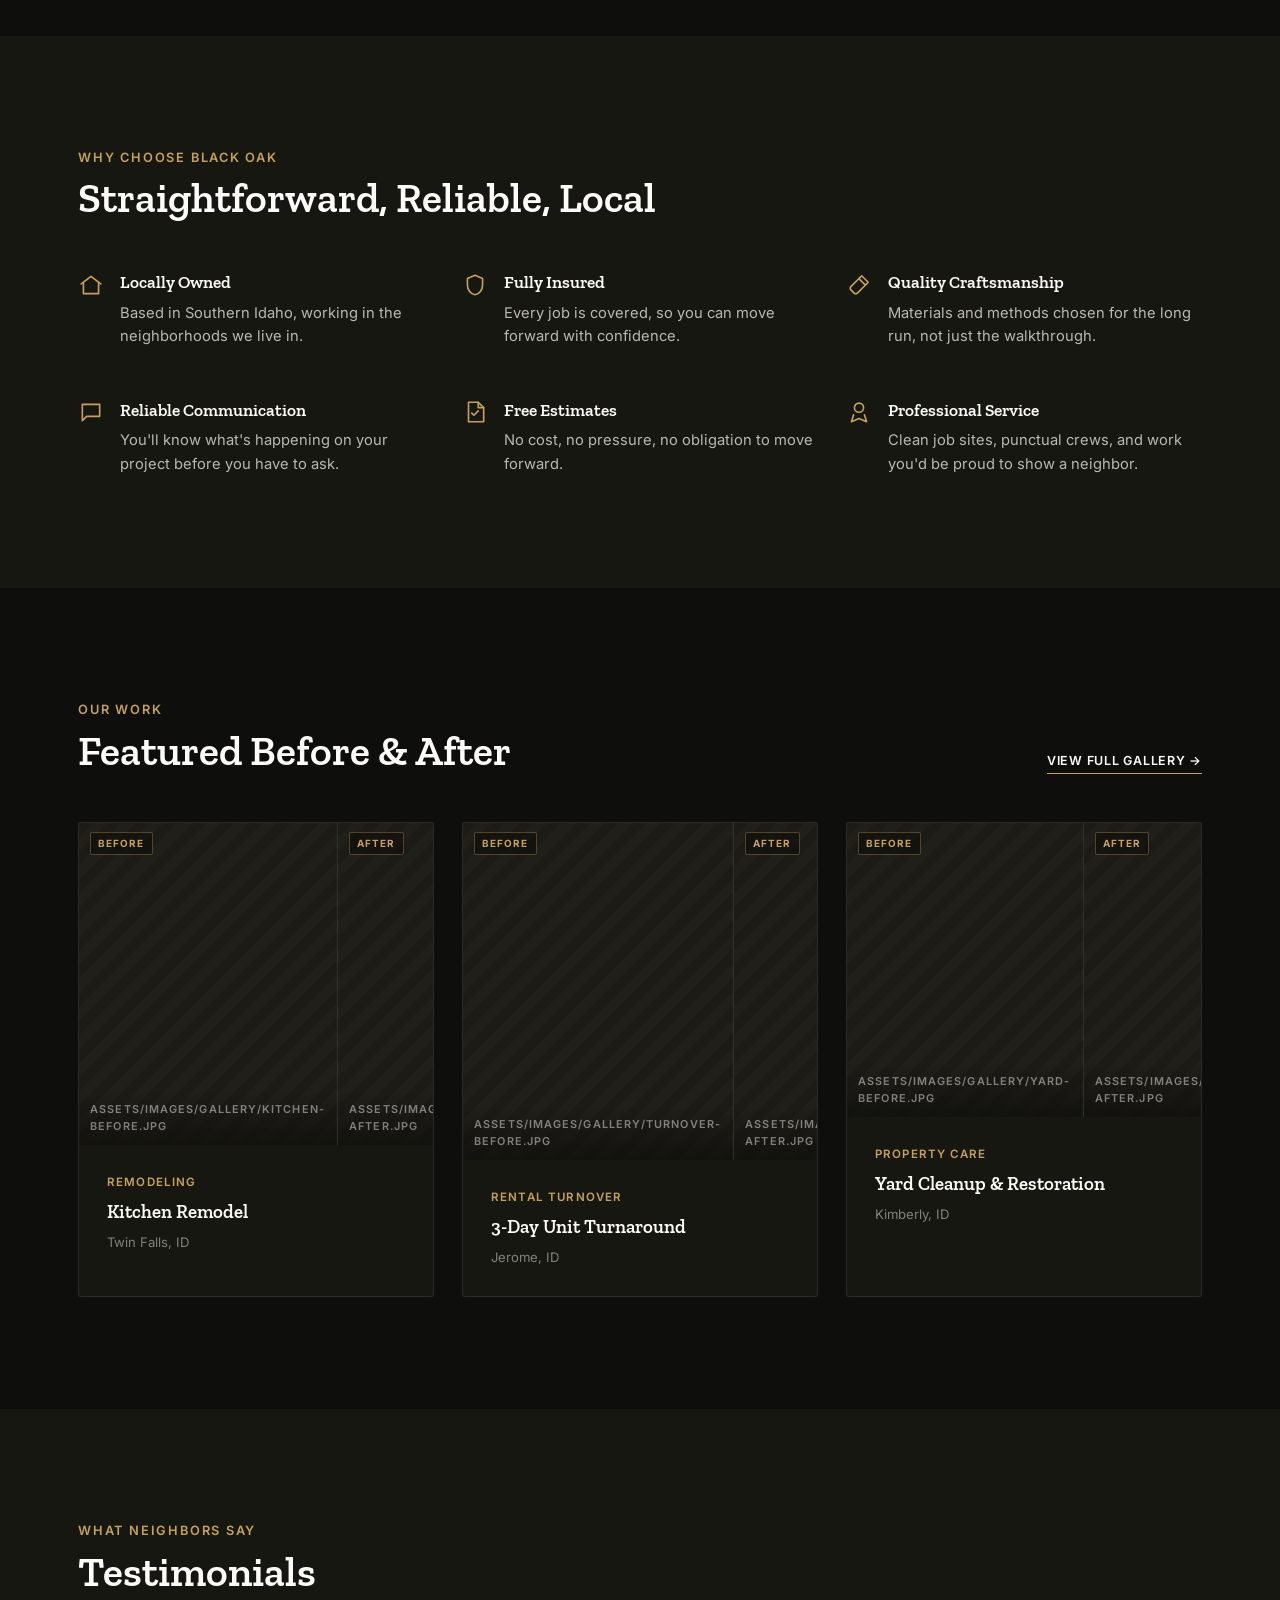
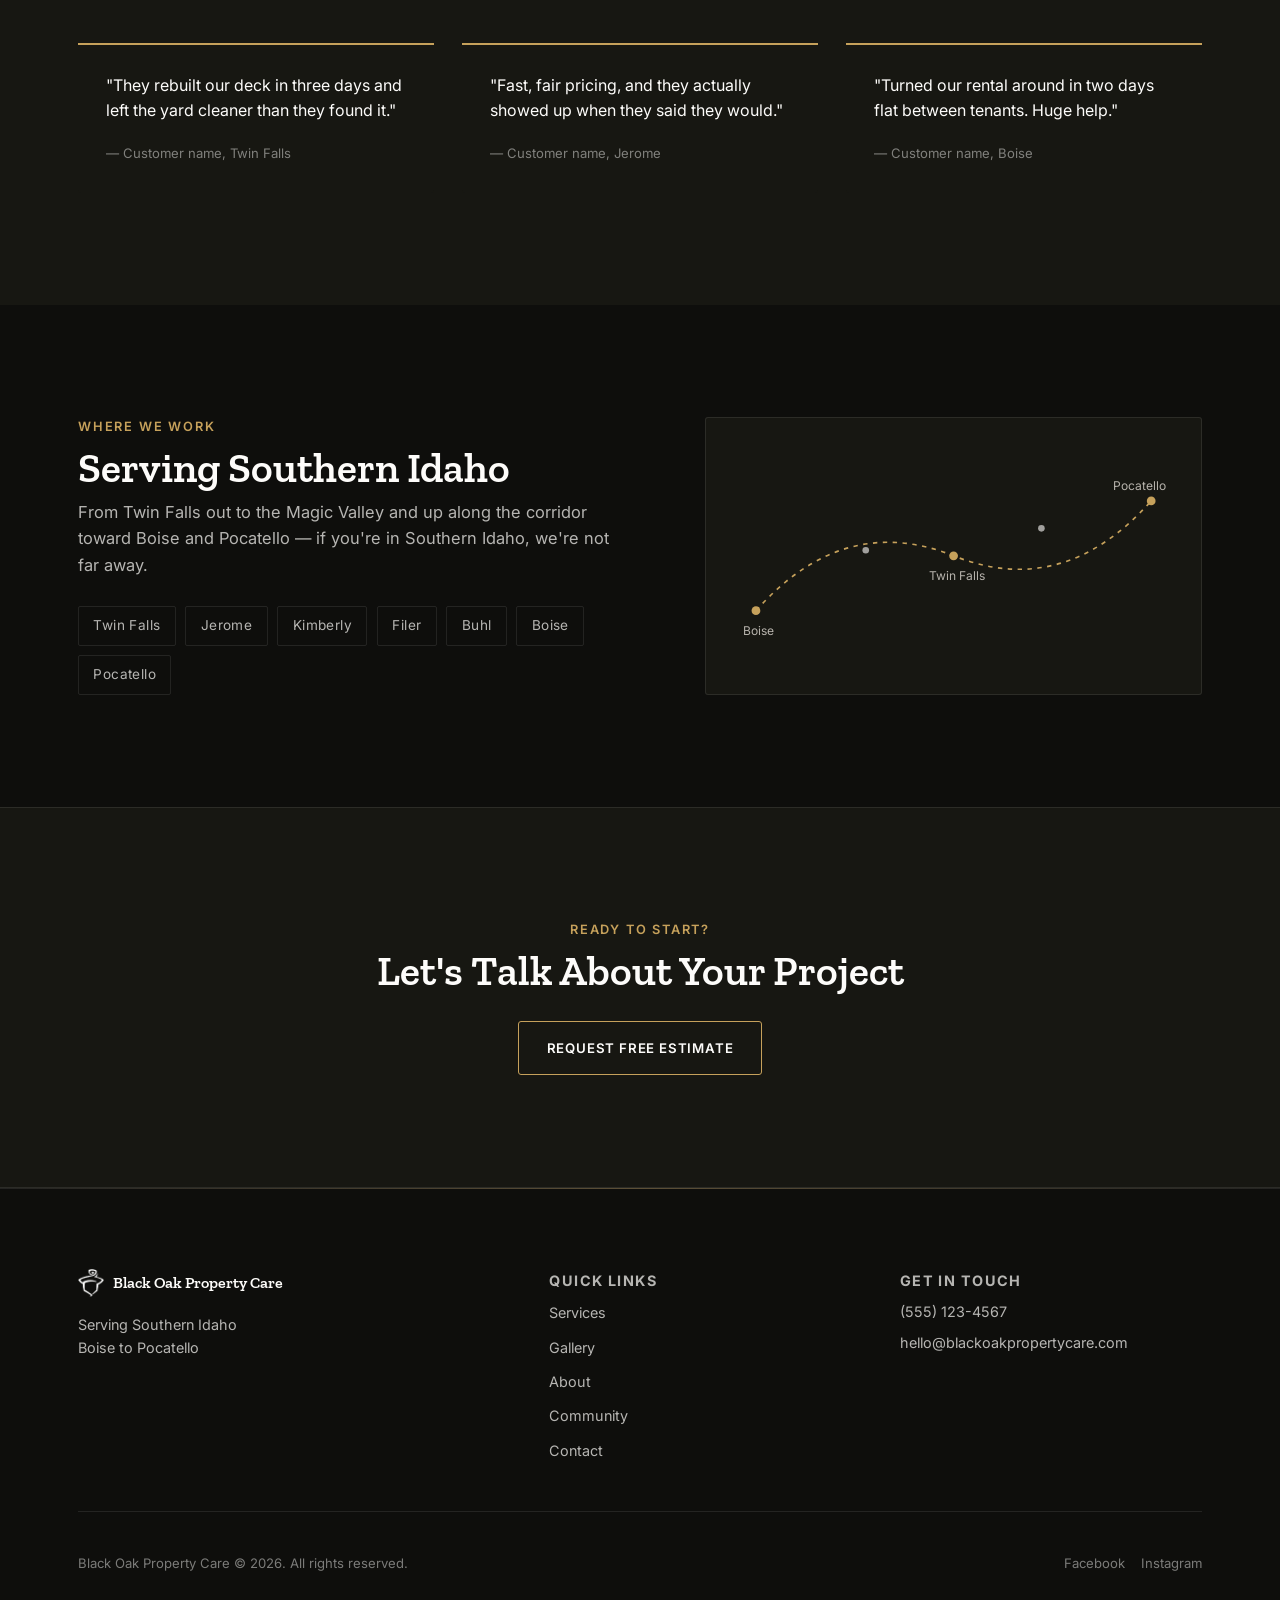
==== commit 5db900fe: "Revise hero section text in index.html Updated hero title and lede text for clarity." ====
--- a/index.html
+++ b/index.html
@@ -62,10 +62,10 @@
   <div class="wrap hero-inner">
     <img src="assets/images/hero-logo-white.png" alt="Black Oak Property Care" class="hero-mark">
     <p class="hero-eyebrow">Locally Owned &middot; Fully Insured &middot; Serving Southern Idaho</p>
-    <h1 class="hero-title">Property Work Done Right, Handled Fully</h1>
+    <h1 class="hero-title">Care You Can See In Every Detail.</h1>
     <p class="hero-lede">
       Remodeling, property care, rental turnovers, and junk removal —
-      one crew you can count on, from the first estimate to the final walkthrough.
+      There is one crew you can count on, from the first estimate to the final walkthrough.
     </p>
     <div class="hero-actions">
       <a href="contact.html" class="btn">Request Free Estimate</a>
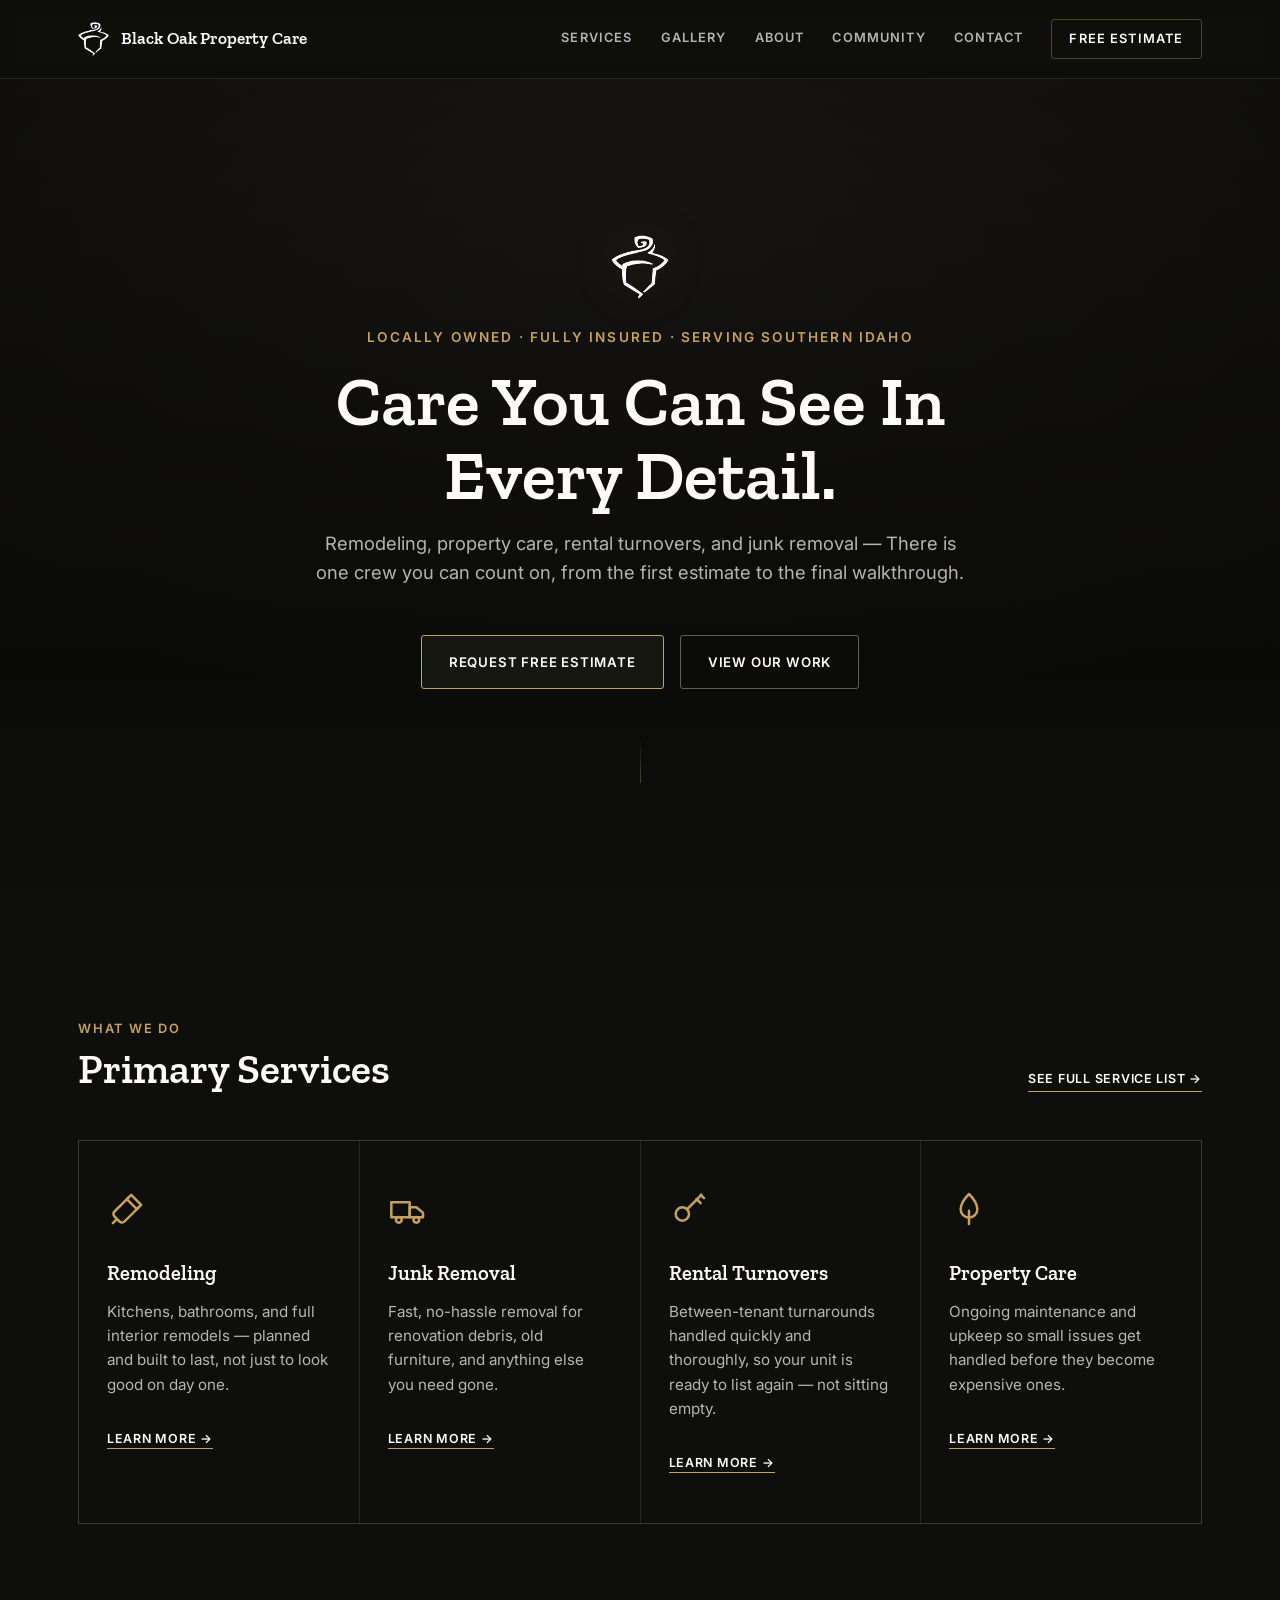
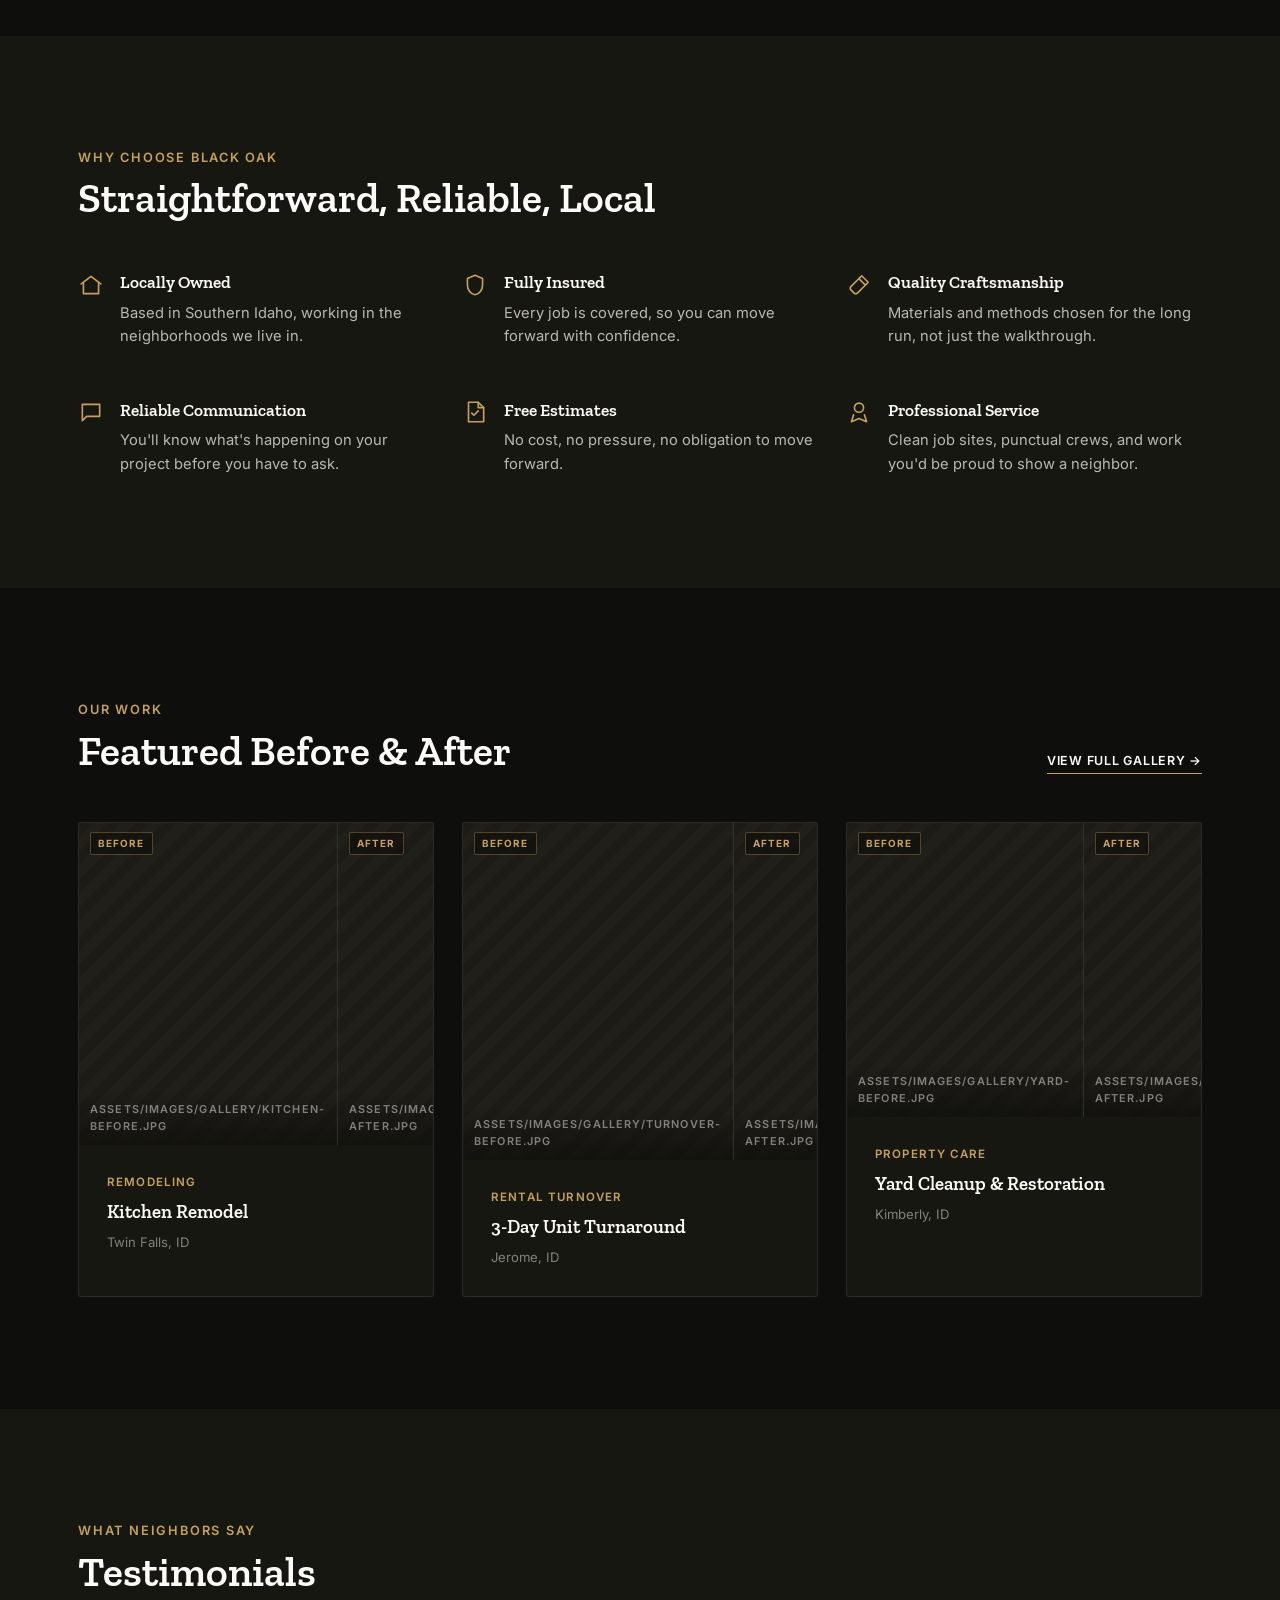
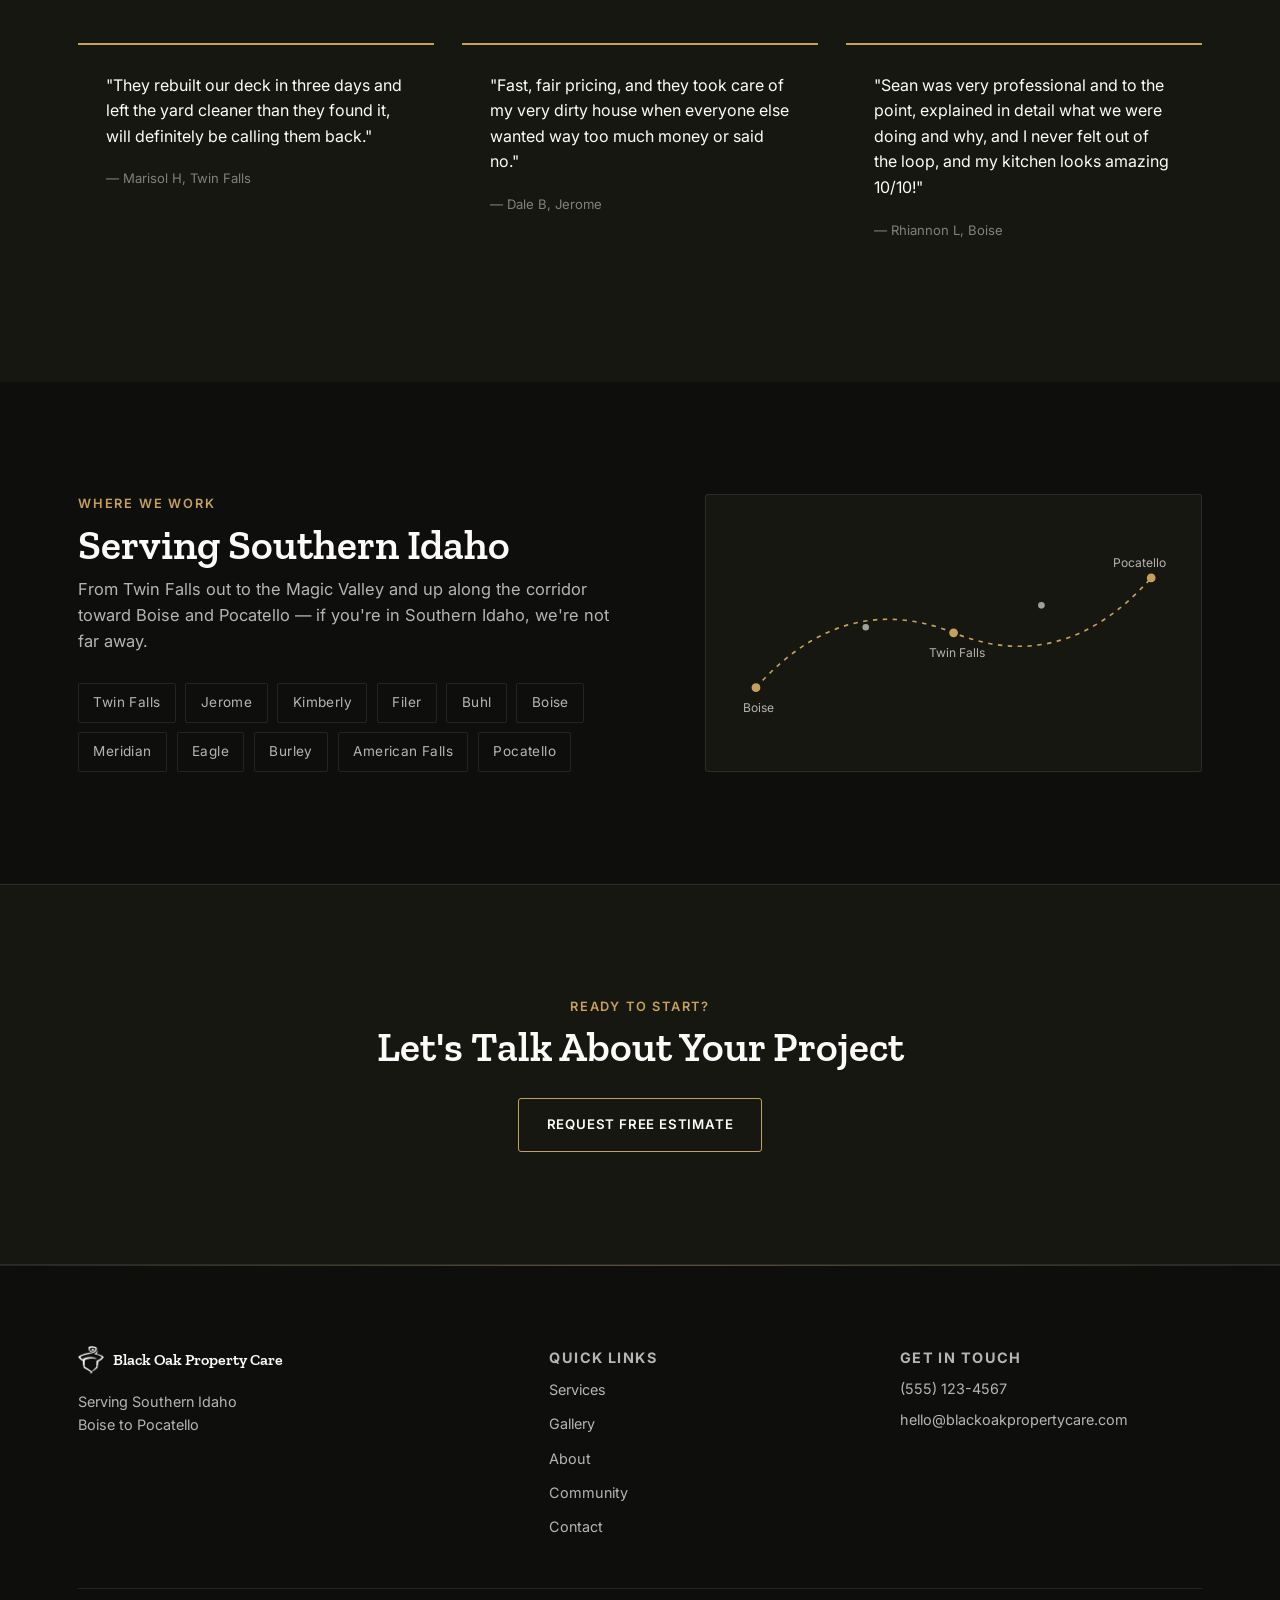
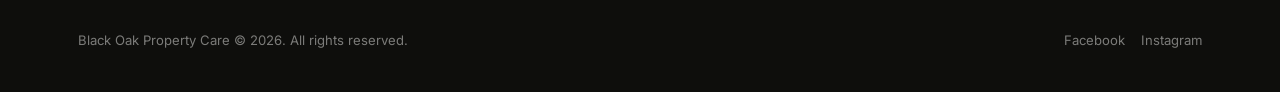
==== commit b3c12816: "Revise testimonials and expand service areas Updated testimonials and added new locations to the lis" ====
--- a/index.html
+++ b/index.html
@@ -260,16 +260,16 @@
 
     <div class="testimonial-grid reveal">
       <div class="testimonial">
-        <p><!-- EDIT --> "They rebuilt our deck in three days and left the yard cleaner than they found it."</p>
-        <cite><!-- EDIT -->— Customer name, Twin Falls</cite>
+        <p><!-- EDIT --> "They rebuilt our deck in three days and left the yard cleaner than they found it, will definitely be calling them back."</p>
+        <cite><!-- EDIT -->— Marisol H, Twin Falls</cite>
       </div>
       <div class="testimonial">
-        <p><!-- EDIT --> "Fast, fair pricing, and they actually showed up when they said they would."</p>
-        <cite><!-- EDIT -->— Customer name, Jerome</cite>
+        <p><!-- EDIT --> "Fast, fair pricing, and they took care of my very dirty house when everyone else wanted way too much money or said no."</p>
+        <cite><!-- EDIT -->— Dale B, Jerome</cite>
       </div>
       <div class="testimonial">
-        <p><!-- EDIT --> "Turned our rental around in two days flat between tenants. Huge help."</p>
-        <cite><!-- EDIT -->— Customer name, Boise</cite>
+        <p><!-- EDIT --> "Sean was very professional and to the point, explained in detail what we were doing and why, and I never felt out of the loop, and my kitchen looks amazing 10/10!"</p>
+        <cite><!-- EDIT -->— Rhiannon L, Boise</cite>
       </div>
     </div>
   </div>
@@ -292,6 +292,10 @@
           <li>Filer</li>
           <li>Buhl</li>
           <li>Boise</li>
+          <li>Meridian</li>
+          <li>Eagle</li>
+          <li>Burley</li>
+          <li>American Falls</li>
           <li>Pocatello</li>
         </ul>
       </div>
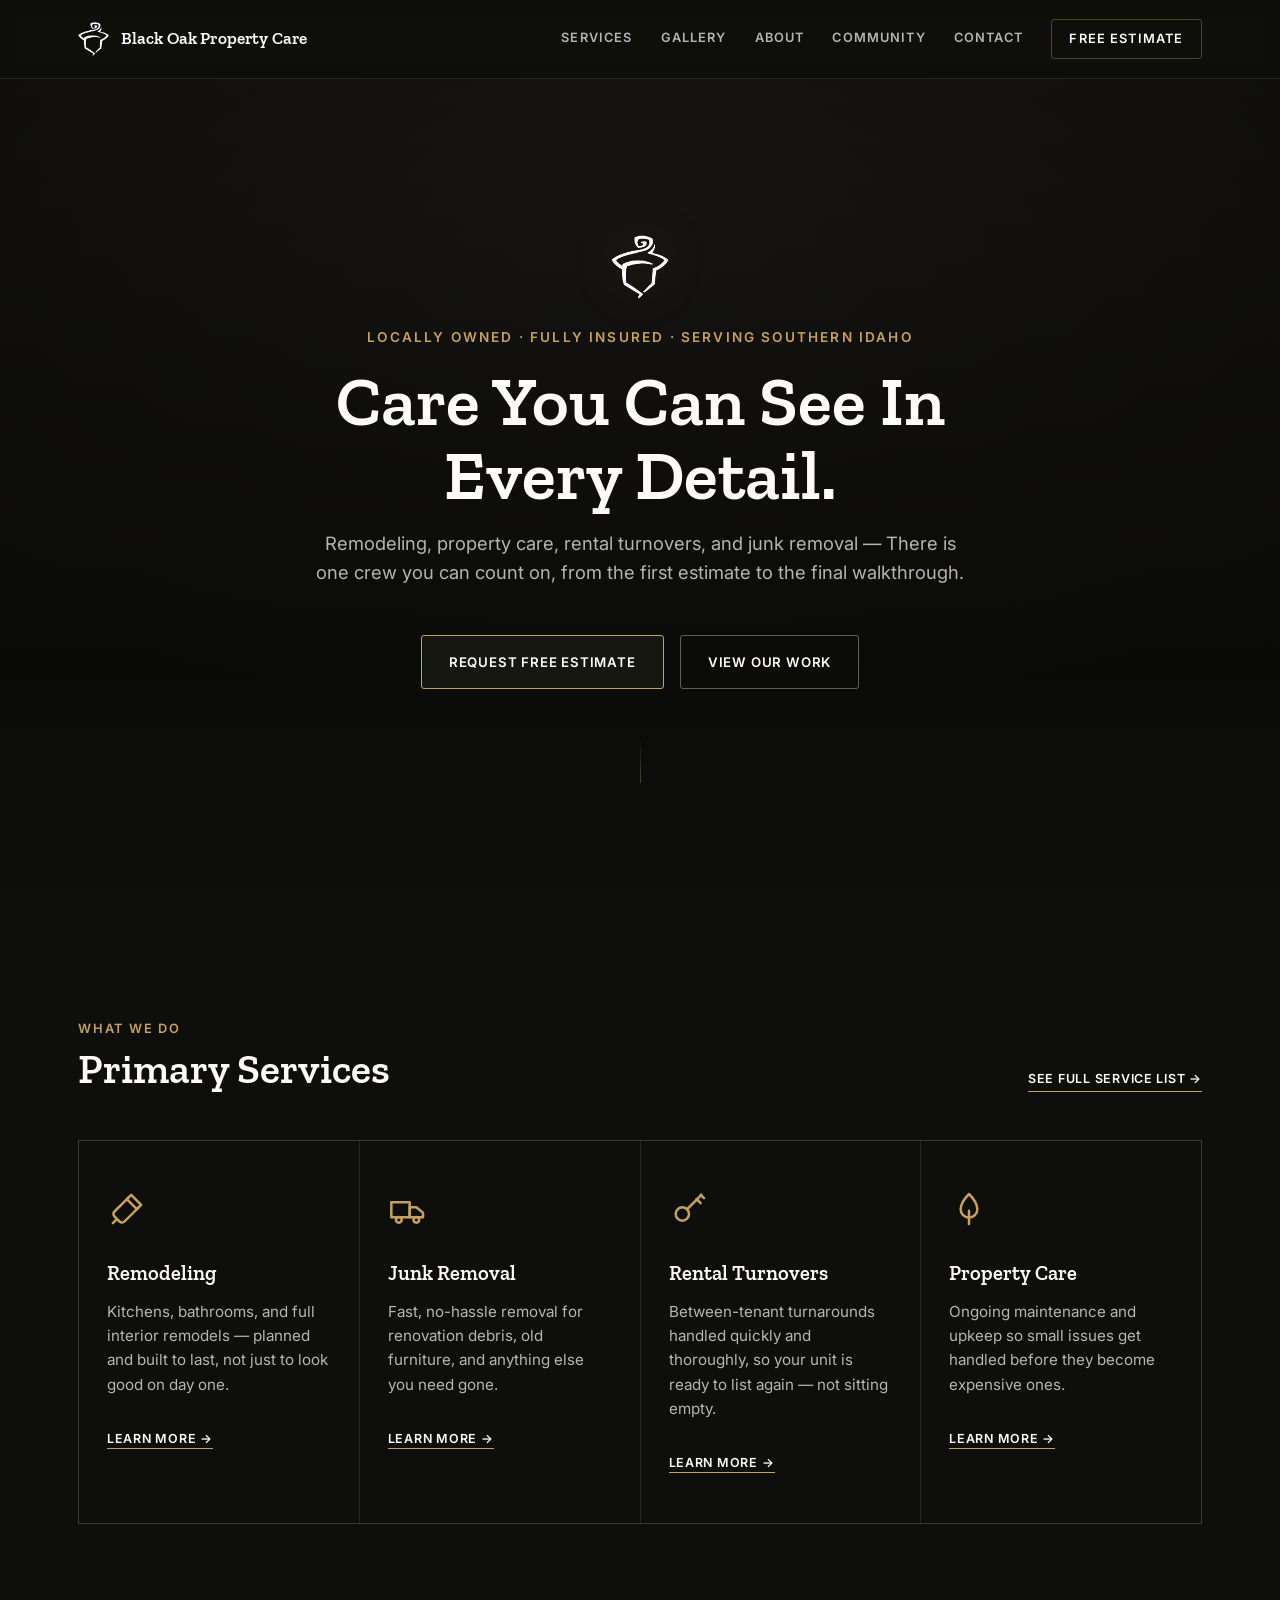
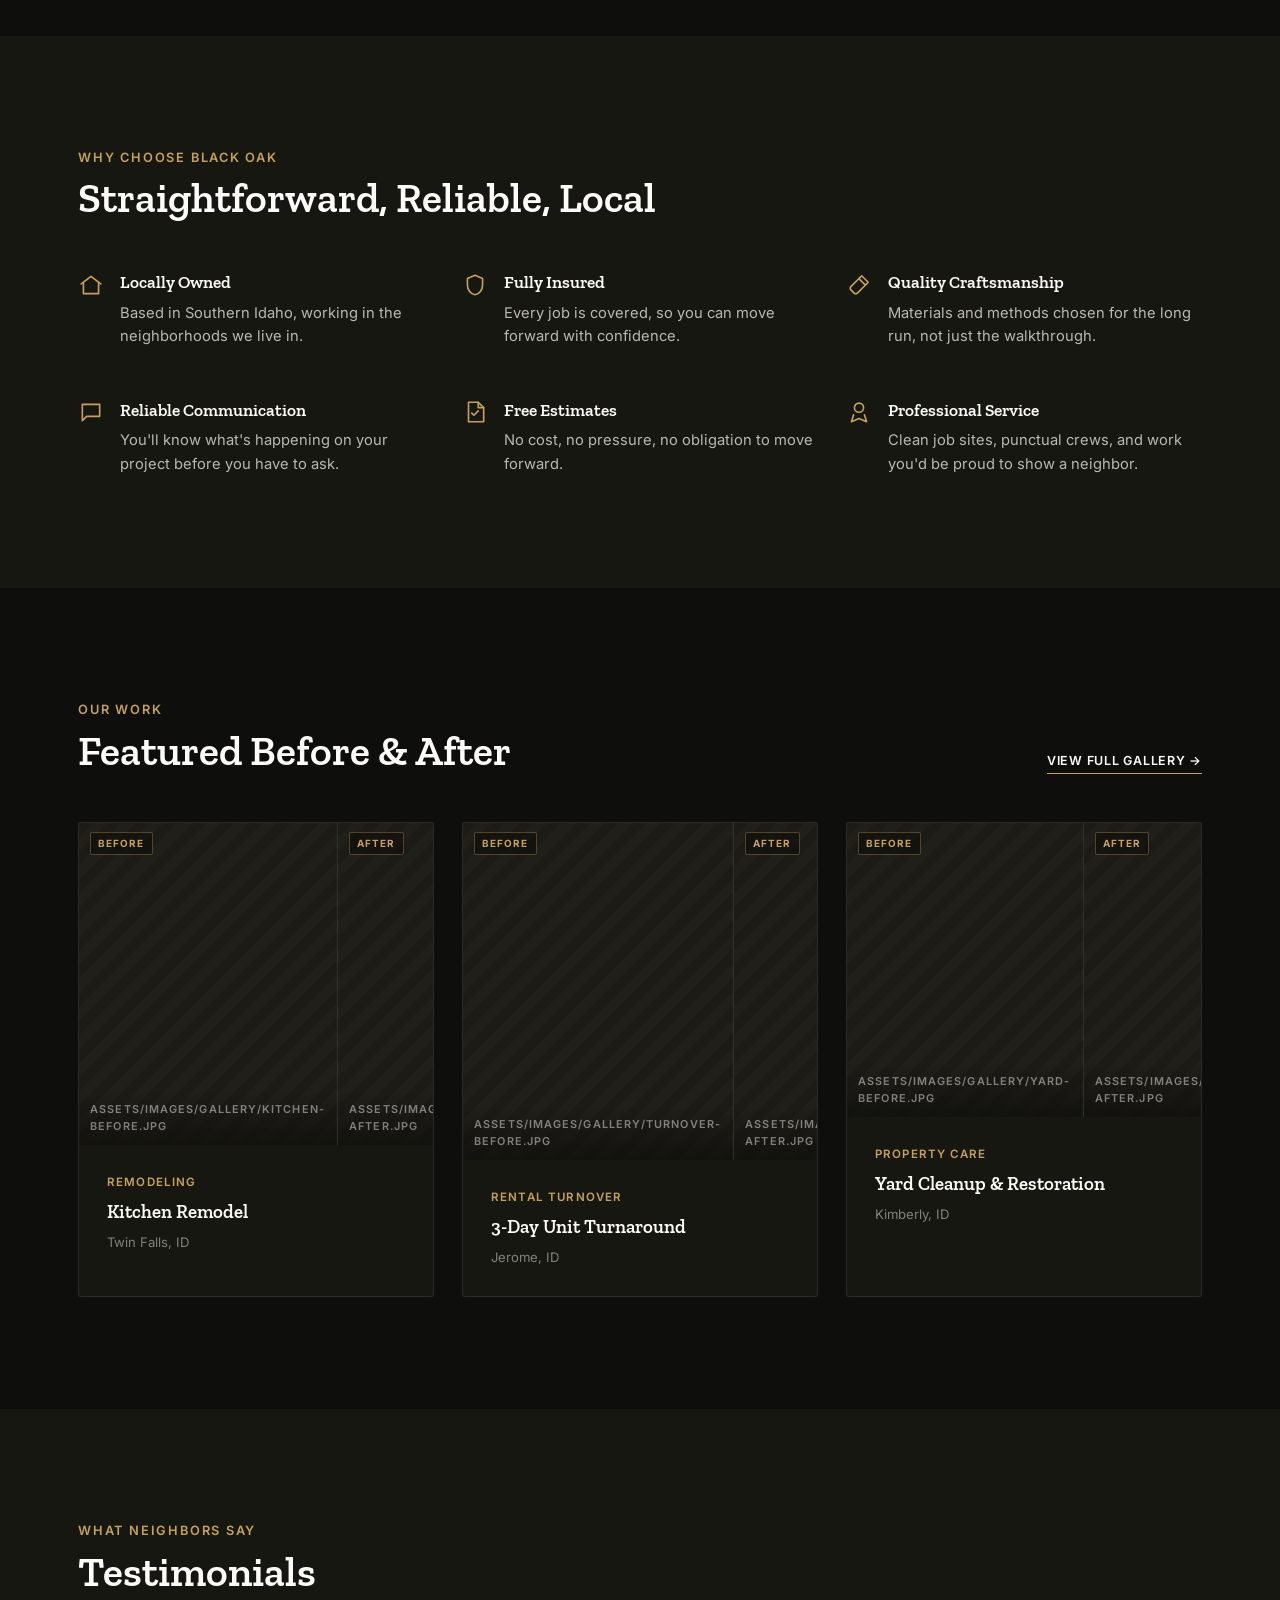
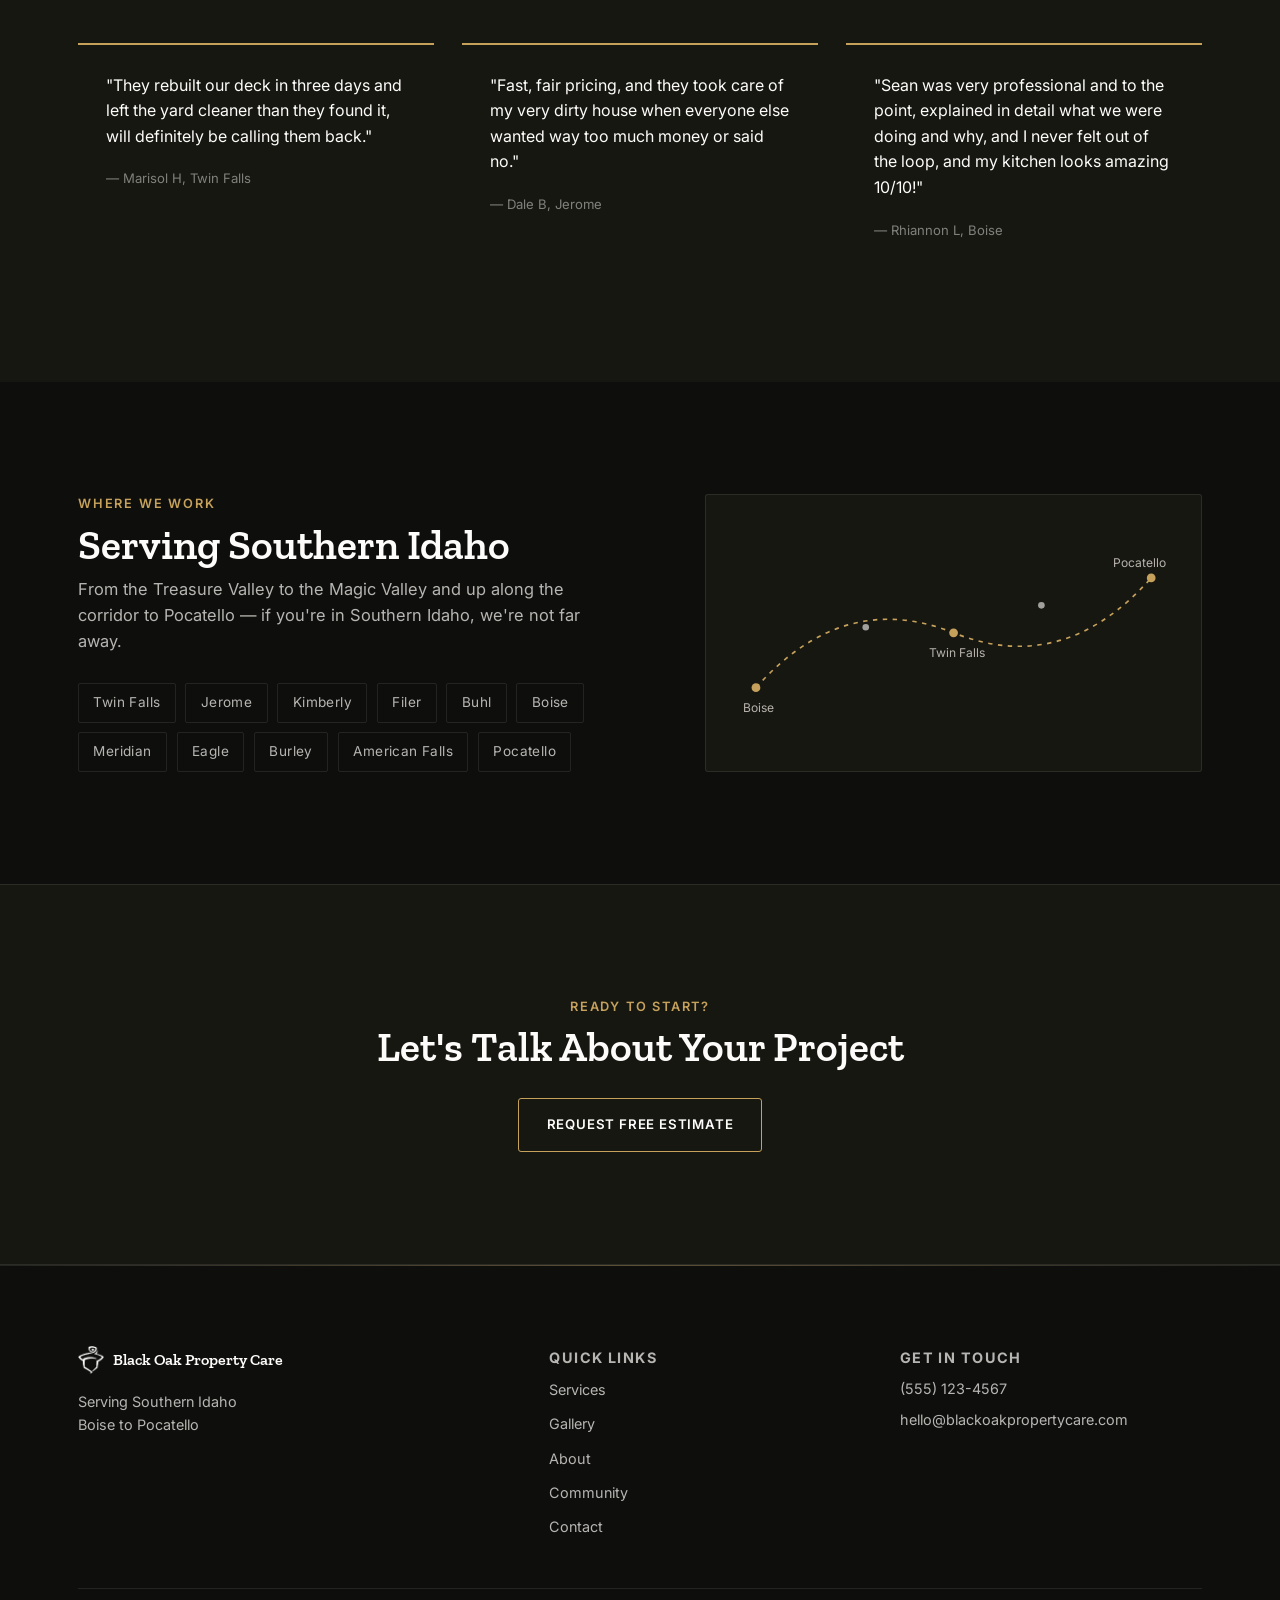
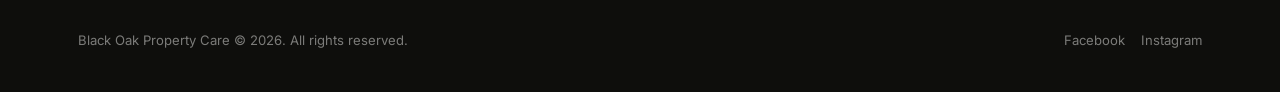
==== commit d1f3b332: "Update section lede for Southern Idaho description" ====
--- a/index.html
+++ b/index.html
@@ -284,7 +284,7 @@
       <div>
         <p class="section-eyebrow">Where We Work</p>
         <h2 class="section-title">Serving Southern Idaho</h2>
-        <p class="section-lede">From Twin Falls out to the Magic Valley and up along the corridor toward Boise and Pocatello — if you're in Southern Idaho, we're not far away.</p>
+        <p class="section-lede">From the Treasure Valley to the Magic Valley and up along the corridor to Pocatello — if you're in Southern Idaho, we're not far away.</p>
         <ul class="area-list">
           <li>Twin Falls</li>
           <li>Jerome</li>
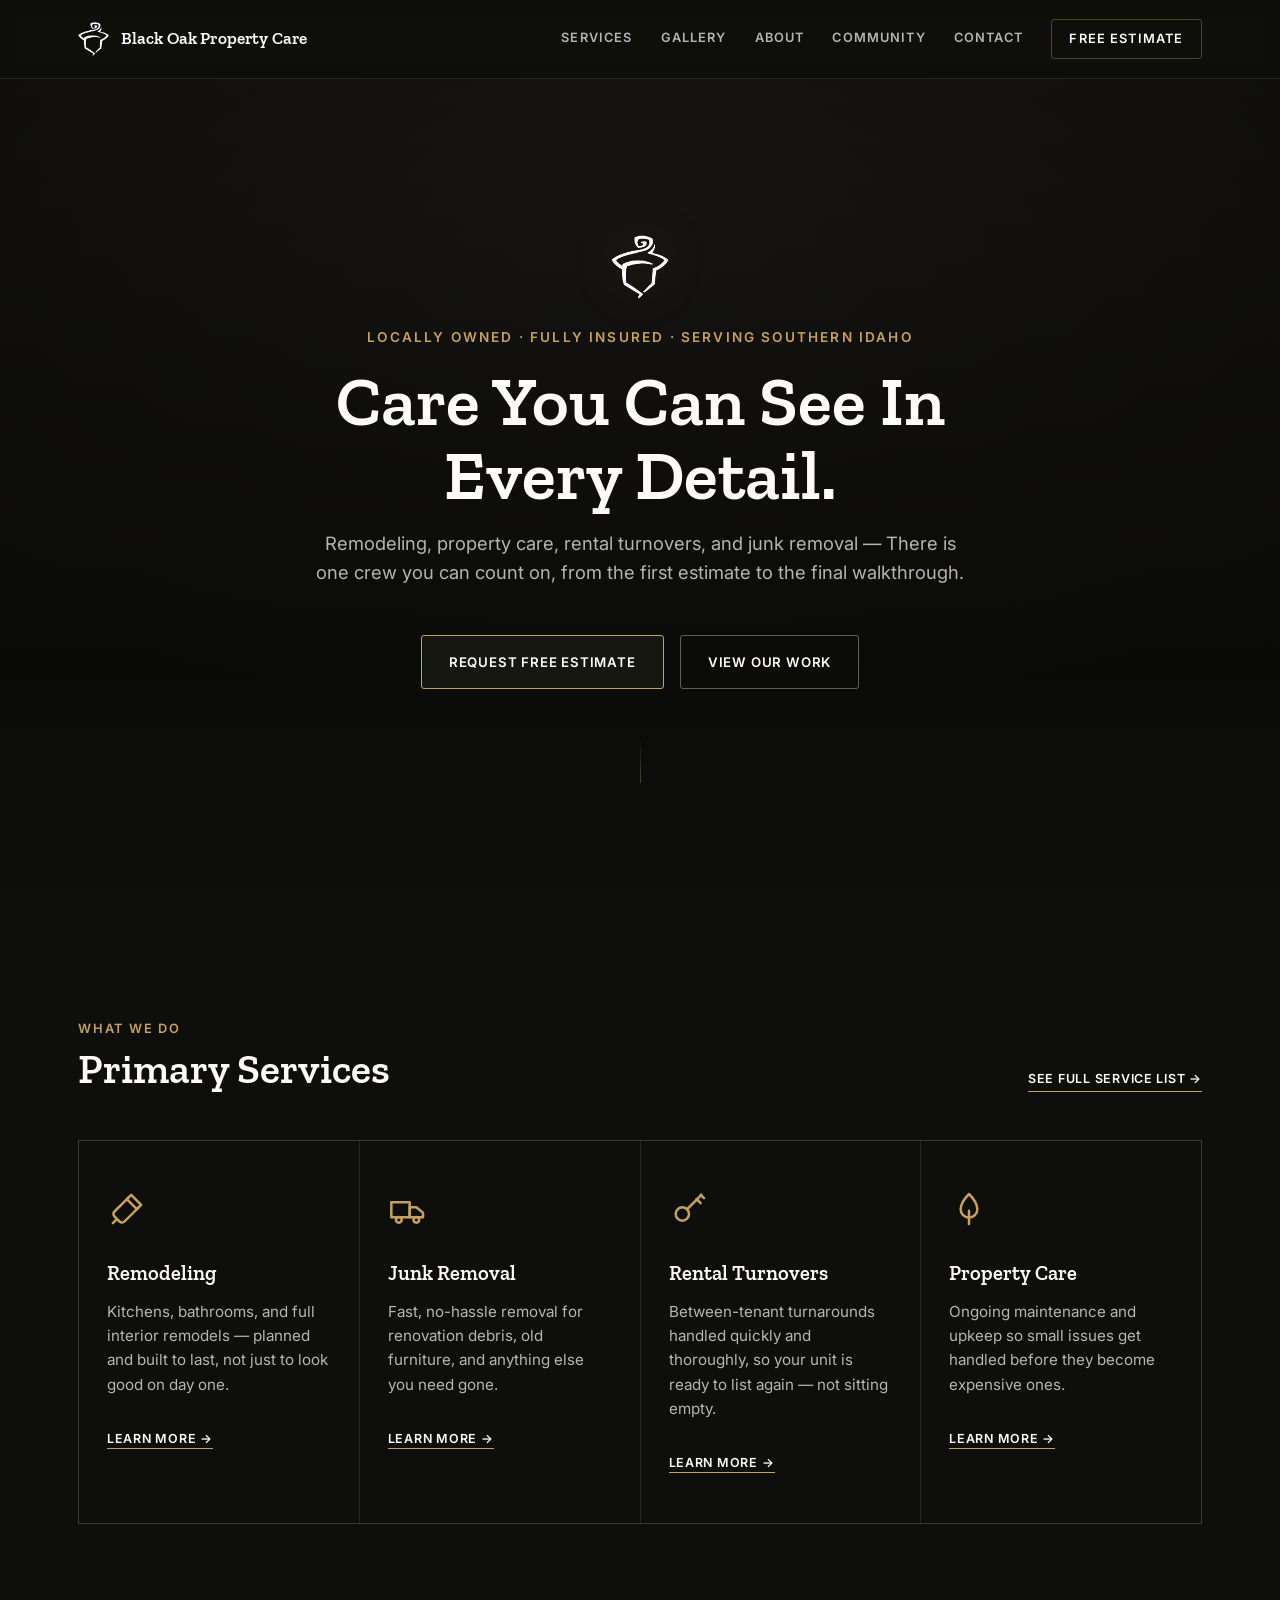
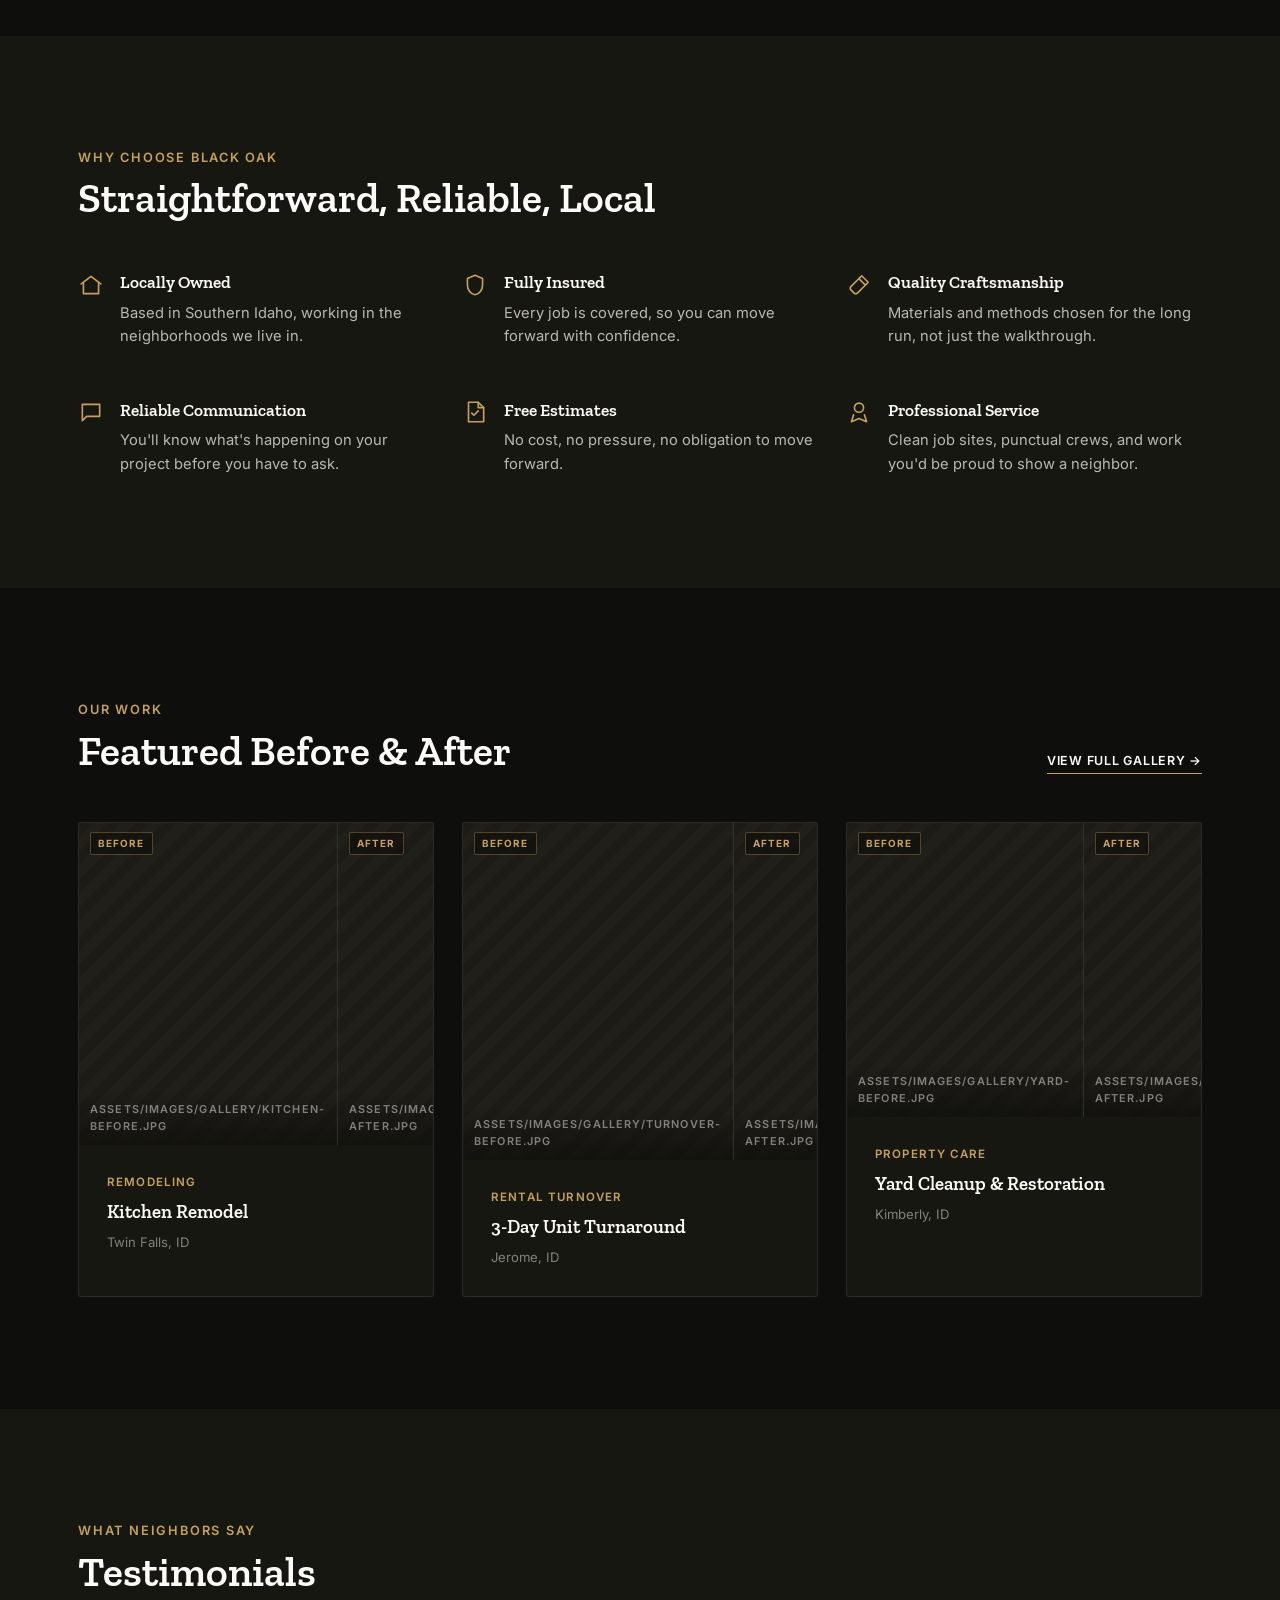
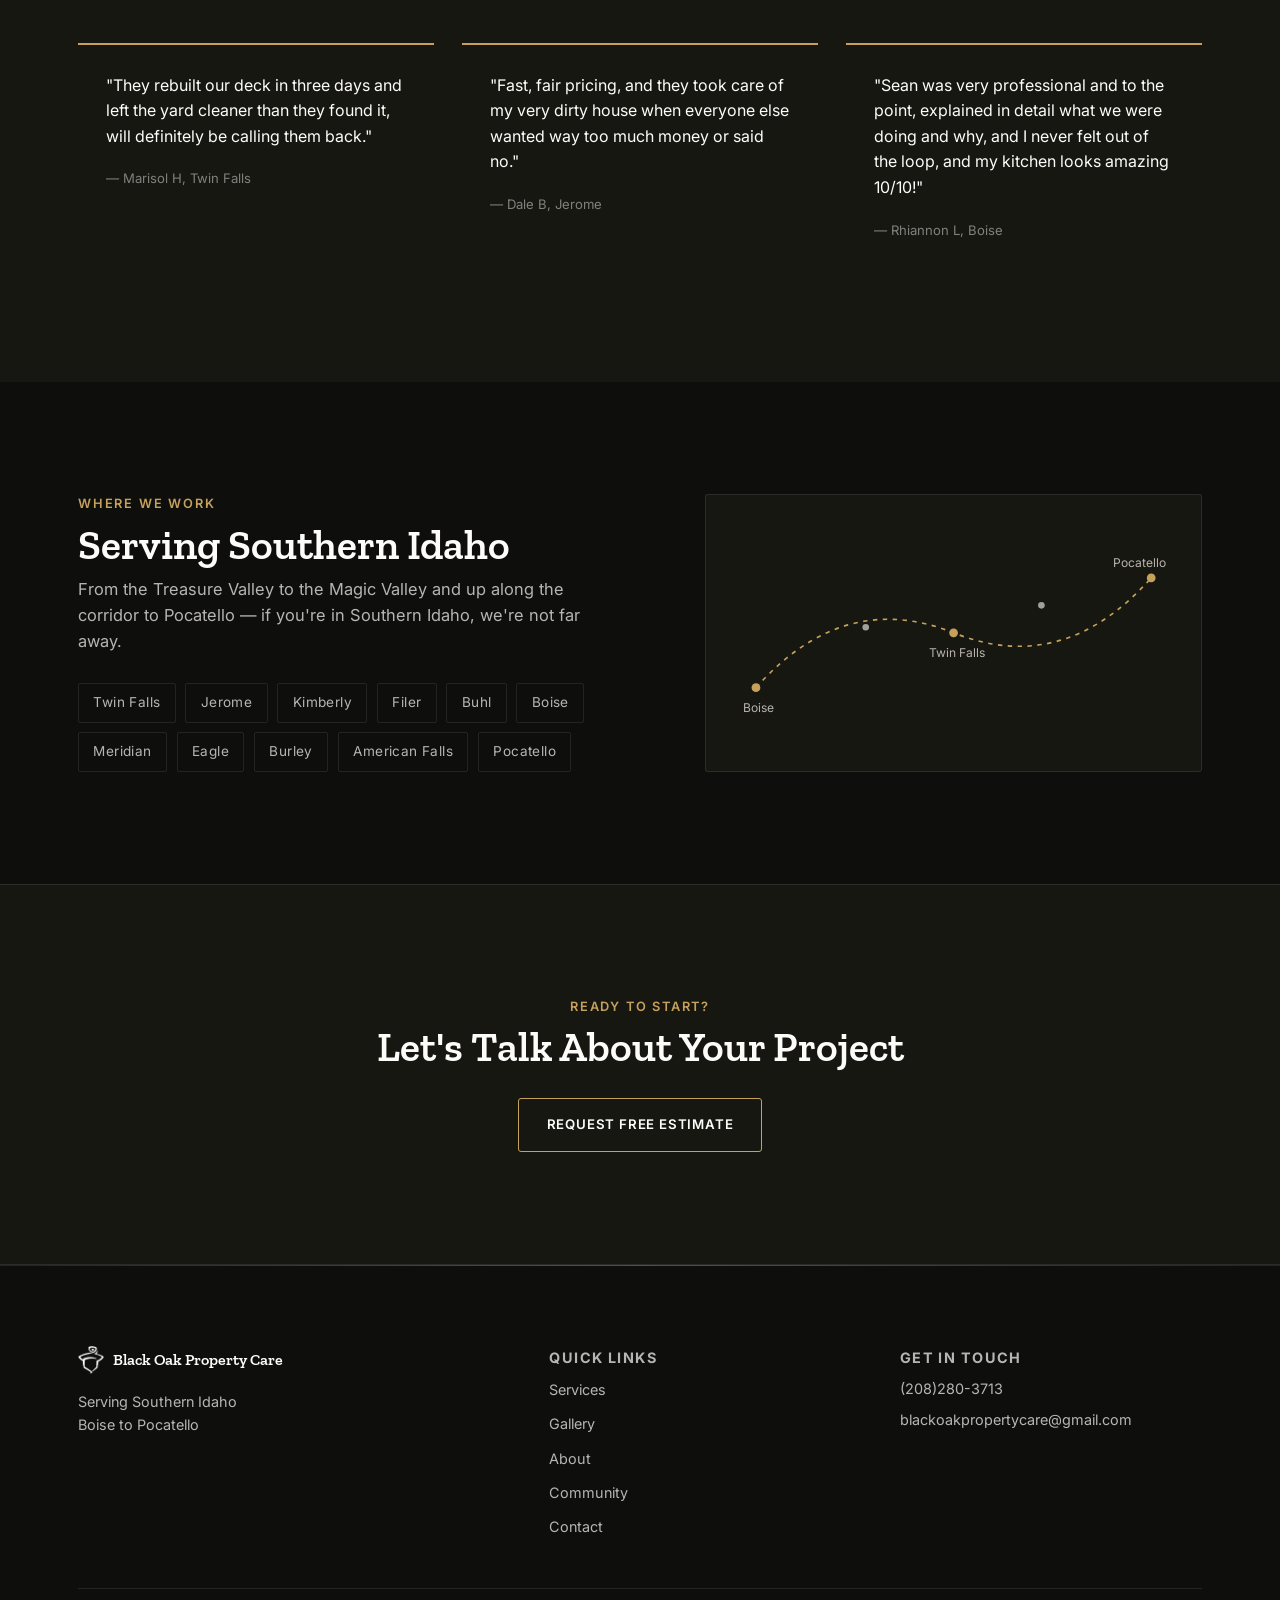
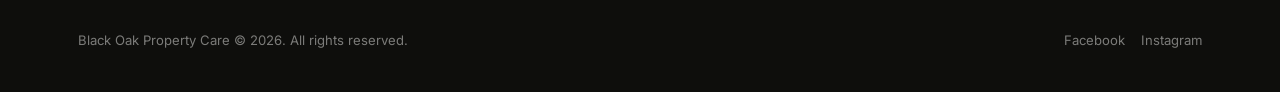
==== commit 4bb8e86a: "Update contact information in footer" ====
--- a/index.html
+++ b/index.html
@@ -359,8 +359,8 @@
         <p class="footer-heading">Get In Touch</p>
         <address>
           <!-- EDIT: real phone/email -->
-          <p>(555) 123-4567</p>
-          <p>hello@blackoakpropertycare.com</p>
+          <p>(208)280-3713</p>
+          <p>blackoakpropertycare@gmail.com</p>
         </address>
       </div>
     </div>
